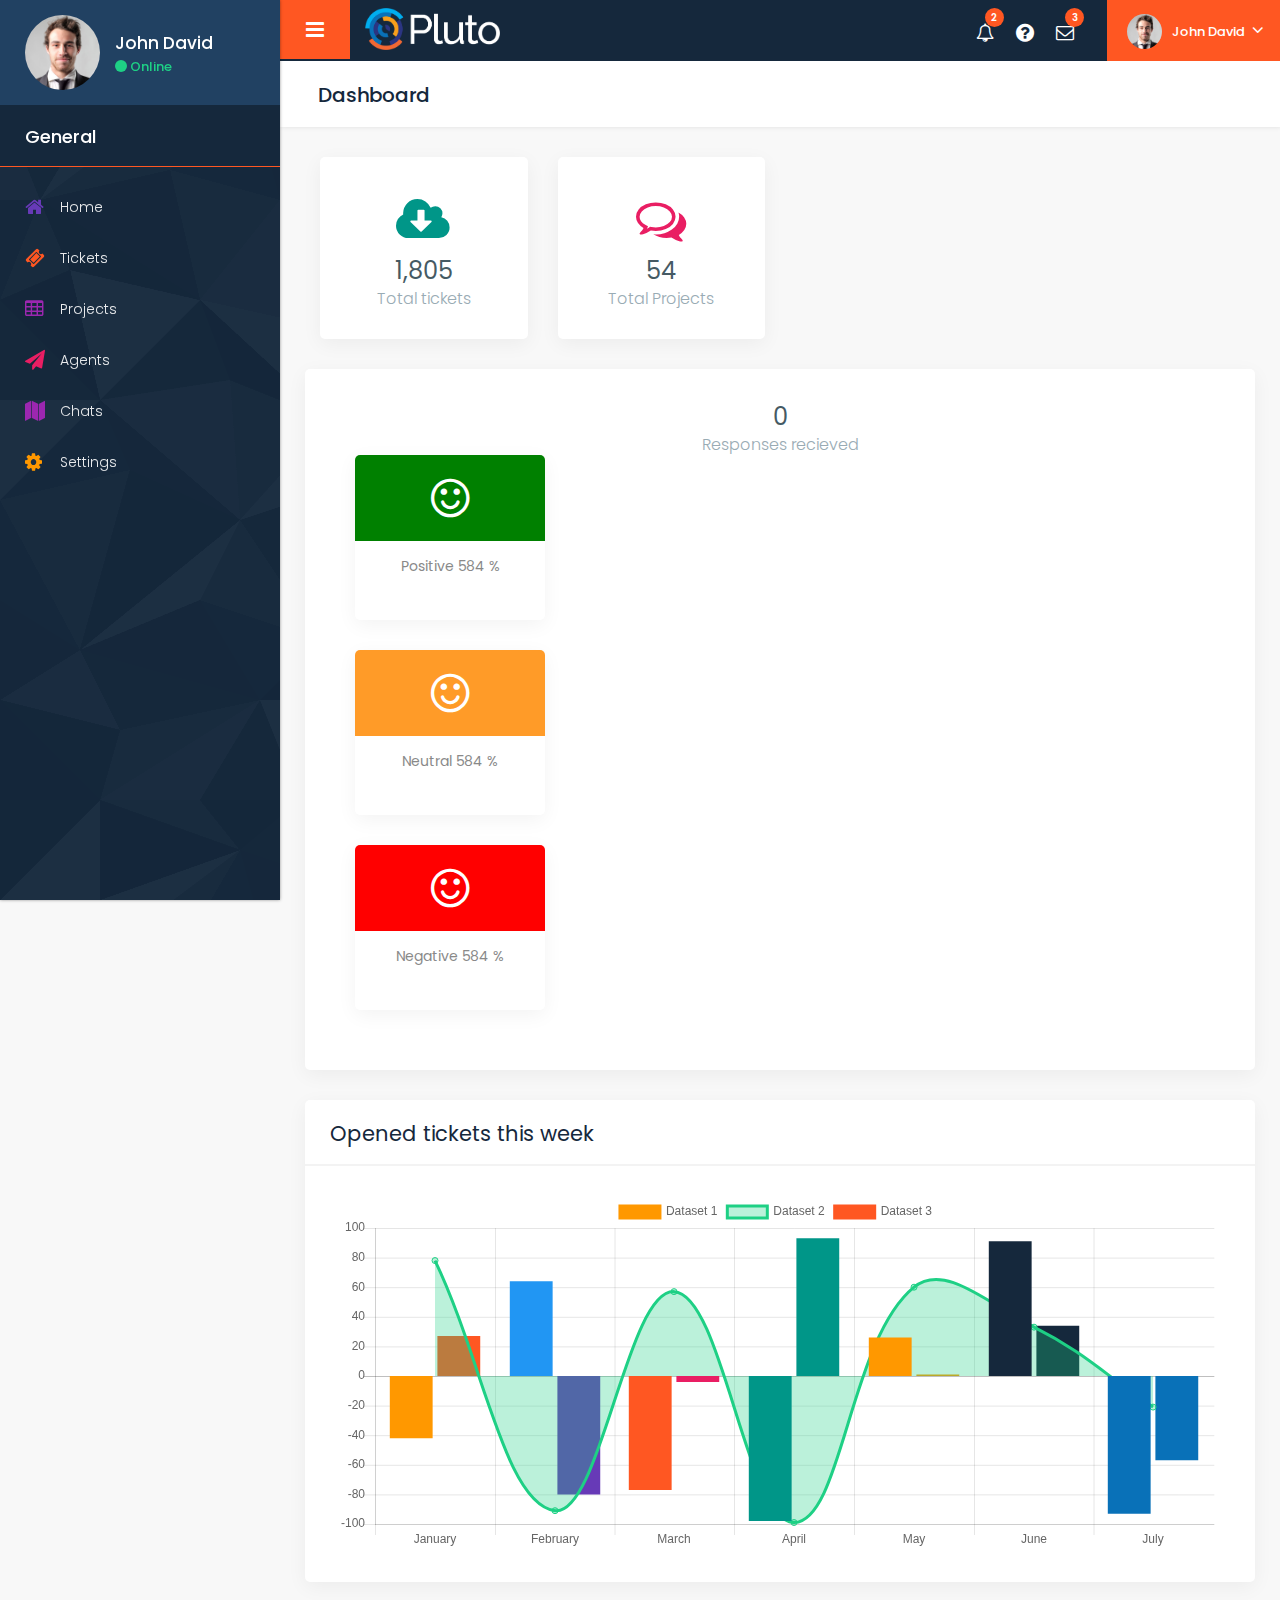
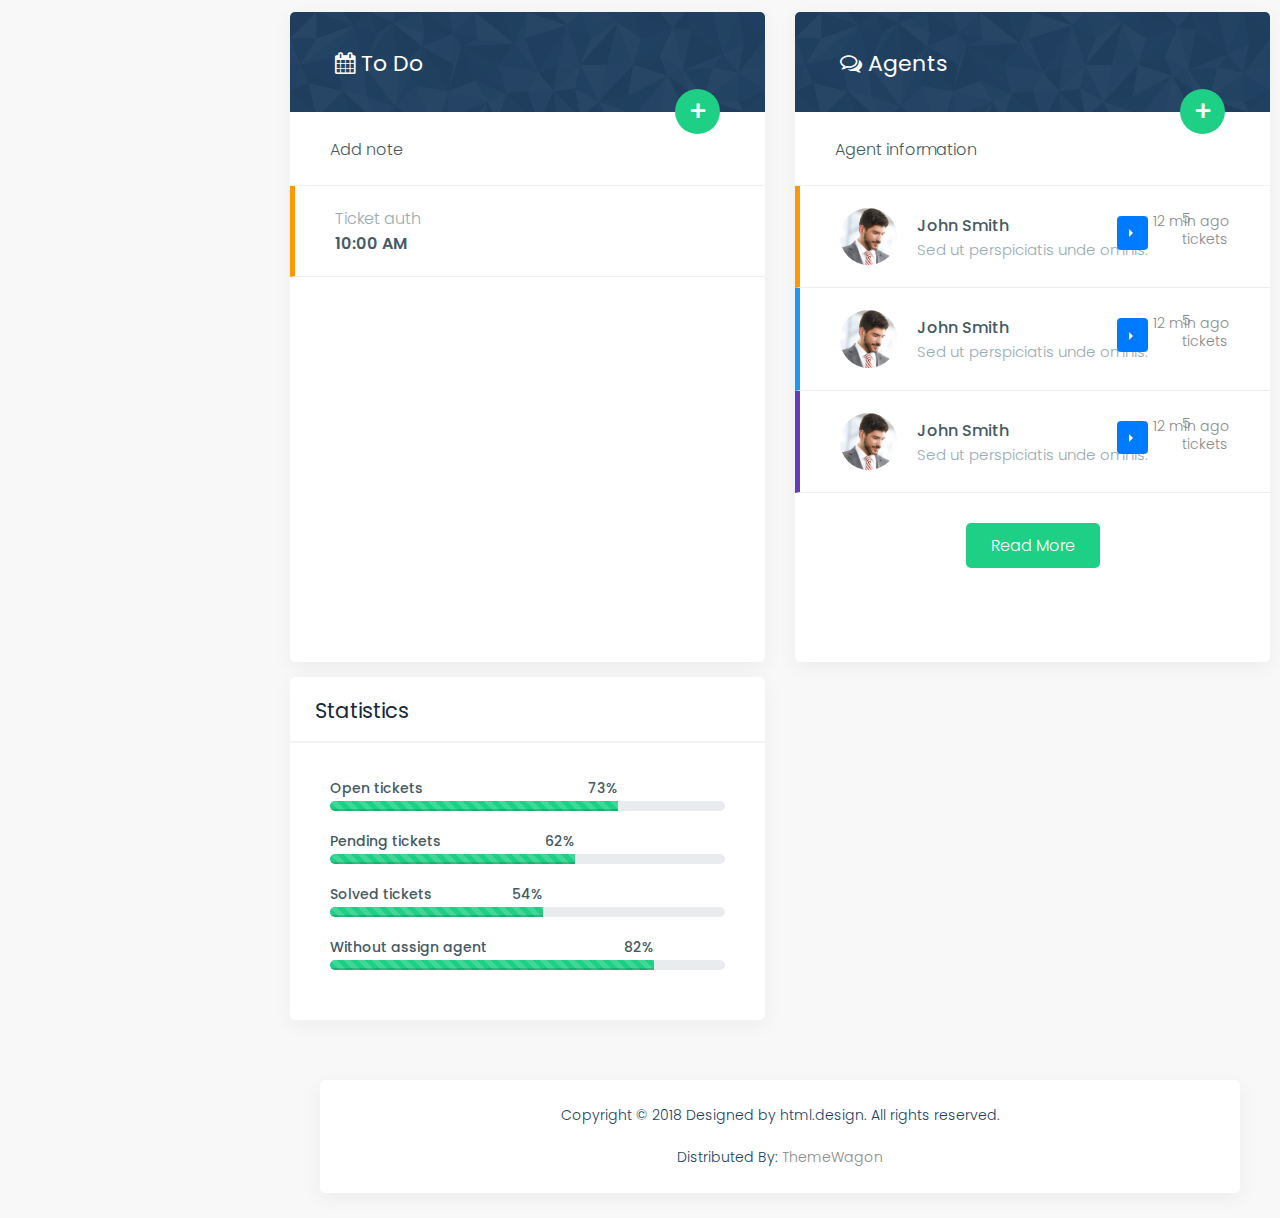
==== dashboard.html @ 6806f0e0 "first commit" ====
<!DOCTYPE html>
<html lang="en">
   <head>
      <!-- basic -->
      <meta charset="utf-8">
      <meta http-equiv="X-UA-Compatible" content="IE=edge">
      <!-- mobile metas -->
      <meta name="viewport" content="width=device-width, initial-scale=1">
      <meta name="viewport" content="initial-scale=1, maximum-scale=1">
      <!-- site metas -->
      <title>Pluto - Responsive Bootstrap Admin Panel Templates</title>
      <meta name="keywords" content="">
      <meta name="description" content="">
      <meta name="author" content="">
      <!-- site icon -->
      <link rel="icon" href="images/fevicon.png" type="image/png" />
      <!-- bootstrap css -->
      <link rel="stylesheet" href="css/bootstrap.min.css" />
      <!-- site css -->
      <link rel="stylesheet" href="style.css" />
      <!-- responsive css -->
      <link rel="stylesheet" href="css/responsive.css" />
      <!-- color css -->
      <link rel="stylesheet" href="css/colors.css" />
      <!-- select bootstrap -->
      <link rel="stylesheet" href="css/bootstrap-select.css" />
      <!-- scrollbar css -->
      <link rel="stylesheet" href="css/perfect-scrollbar.css" />
      <!-- custom css -->
      <link rel="stylesheet" href="css/custom.css" />
      <!--[if lt IE 9]>
      <script src="https://oss.maxcdn.com/libs/html5shiv/3.7.0/html5shiv.js"></script>
      <script src="https://oss.maxcdn.com/libs/respond.js/1.4.2/respond.min.js"></script>
      <![endif]-->
   </head>
   <body class="dashboard dashboard_1">
      <div class="full_container">
         <div class="inner_container">
            <!-- Sidebar  -->
            <nav id="sidebar">
               <div class="sidebar_blog_1">
                  <div class="sidebar-header">
                     <div class="logo_section">
                        <a href="index.html"><img class="logo_icon img-responsive" src="images/logo/logo_icon.png" alt="#" /></a>
                     </div>
                  </div>
                  <div class="sidebar_user_info">
                     <div class="icon_setting"></div>
                     <div class="user_profle_side">
                        <div class="user_img"><img class="img-responsive" src="images/layout_img/user_img.jpg" alt="#" /></div>
                        <div class="user_info">
                           <h6>John David</h6>
                           <p><span class="online_animation"></span> Online</p>
                        </div>
                     </div>
                  </div>
               </div>
               <div class="sidebar_blog_2">
                  <h4>General</h4>
                  <ul class="list-unstyled components">
                   
                     <li><a href="dashboard.html"><i class="fa fa-home purple_color"></i> <span>Home</span></a></li>
                     <li><a href="tickets.html"><i class="fa fa-ticket orange_color"></i> <span>Tickets</span></a></li>
                    
                     <li><a href="projects.html"><i class="fa fa-table purple_color2"></i> <span>Projects</span></a></li>
                     
                     
                     <li>
                        <a href="agent.html">
                        <i class="fa fa-paper-plane red_color"></i> <span>Agents</span></a>
                     </li>
                    
                     <li><a href="chats.html"><i class="fa fa-map purple_color2"></i> <span>Chats</span></a></li>
              
                     <li><a href="settings.html"><i class="fa fa-cog yellow_color"></i> <span>Settings</span></a></li>
                  </ul>
               </div>
            </nav>
            <!-- end sidebar -->
            <!-- right content -->
            <div id="content">
               <!-- topbar -->
               <div class="topbar">
                  <nav class="navbar navbar-expand-lg navbar-light">
                     <div class="full">
                        <button type="button" id="sidebarCollapse" class="sidebar_toggle"><i class="fa fa-bars"></i></button>
                        <div class="logo_section">
                           <a href="index.html"><img class="img-responsive" src="images/logo/logo.png" alt="#" /></a>
                        </div>
                        <div class="right_topbar">
                           <div class="icon_info">
                              <ul>
                                 <li><a href="#"><i class="fa fa-bell-o"></i><span class="badge">2</span></a></li>
                                 <li><a href="#"><i class="fa fa-question-circle"></i></a></li>
                                 <li><a href="#"><i class="fa fa-envelope-o"></i><span class="badge">3</span></a></li>
                              </ul>
                              <ul class="user_profile_dd">
                                 <li>
                                    <a class="dropdown-toggle" data-toggle="dropdown"><img class="img-responsive rounded-circle" src="images/layout_img/user_img.jpg" alt="#" /><span class="name_user">John David</span></a>
                                    <div class="dropdown-menu">
                                       <a class="dropdown-item" href="profile.html">My Profile</a>
                                       <a class="dropdown-item" href="settings.html">Settings</a>
                                       <a class="dropdown-item" href="help.html">Help</a>
                                       <a class="dropdown-item" href="#"><span>Log Out</span> <i class="fa fa-sign-out"></i></a>
                                    </div>
                                 </li>
                              </ul>
                           </div>
                        </div>
                     </div>
                  </nav>
               </div>
               <!-- end topbar -->
               <!-- dashboard inner -->
               <div class="midde_cont">
                  <div class="container-fluid">
                     <div class="row column_title">
                        <div class="col-md-12">
                           <div class="page_title">
                              <h2>Dashboard</h2>
                           </div>
                        </div>
                     </div>
                     <div class="row column1">
                        
                        <div class="col-md-6 col-lg-3">
                           <div class="full counter_section margin_bottom_30">
                              <div class="couter_icon">
                                 <div> 
                                    <i class="fa fa-cloud-download green_color"></i>
                                 </div>
                              </div>
                              <div class="counter_no">
                                 <div>
                                    <p class="total_no">1,805</p>
                                    <p class="head_couter">Total tickets</p>
                                 </div>
                              </div>
                           </div>
                        </div>
                        <div class="col-md-6 col-lg-3">
                           <div class="full counter_section margin_bottom_30">
                              <div class="couter_icon">
                                 <div> 
                                    <i class="fa fa-comments-o red_color"></i>
                                 </div>
                              </div>
                              <div class="counter_no">
                                 <div>
                                    <p class="total_no">54</p>
                                    <p class="head_couter">Total Projects</p>
                                 </div>
                              </div>
                           </div>
                        </div>
                        
                     </div>
                     <div class="row column1 social_media_section">
                        <div class="full counter_section margin_bottom_30">
                       
                           <div class="counter_no">
                              <div>
                                 <p class="total_no">0</p>
                                 <p class="head_couter">Responses recieved</p>
                              </div>
                           </div>
                        
                           <div class="col-md-6 col-lg-3">
                              <div class="full socile_icons tw margin_bottom_30">
                                 <div class="social_icon" style="background-color: green;">
                                    <i class="fa fa-smile-o"></i>
                                 </div>
                                 <div class="social_cont">
                                    <span><strong>Positive</strong></span>
                                    <span><strong>584 %</strong></span>
                                 </div>
                              </div>
                           </div>
                           <div class="col-md-6 col-lg-3">
                              <div class="full socile_icons tw margin_bottom_30">
                                 <div class="social_icon" style="background-color: rgba(255, 136, 0, 0.842);">
                                    <i class="fa fa-smile-o"></i>
                                 </div>
                                 <div class="social_cont">
                                    <span><strong>Neutral</strong></span>
                                    <span><strong>584 %</strong></span>
                                 </div>
                              </div>
                           </div>
                           <div class="col-md-6 col-lg-3">
                              <div class="full socile_icons tw margin_bottom_30">
                                 <div class="social_icon" style="background-color: red;">
                                    <i class="fa fa-smile-o"></i>
                                 </div>
                                 <div class="social_cont">
                                    <span><strong>Negative</strong></span>
                                    <span><strong>584 %</strong></span>
                                 </div>
                              </div>
                           </div>
                        </div>
                           
                  
                     
                     <!-- graph -->
                     <div class="row column2 graph margin_bottom_30">
                        <div class="col-md-l2 col-lg-12">
                           <div class="white_shd full">
                              <div class="full graph_head">
                                 <div class="heading1 margin_0">
                                    <h2>Opened tickets this week</h2>
                                 </div>
                              </div>
                              <div class="full graph_revenue">
                                 <div class="row">
                                    <div class="col-md-12">
                                       <div class="content">
                                          <div class="area_chart">
                                             <canvas height="120" id="canvas"></canvas>
                                          </div>
                                       </div>
                                    </div>
                                 </div>
                              </div>
                           </div>
                        </div>
                     </div>
                     <!-- end graph -->
                     <div class="row column3">
                        <!-- testimonial -->
                          <div class="row column4 graph">
                        <div class="col-md-6">
                           <div class="dash_blog">
                              <div class="dash_blog_inner">
                                 <div class="dash_head">
                                    <h3><span><i class="fa fa-calendar"></i> To Do</span><span class="plus_green_bt"><a href="#">+</a></span></h3>
                                 </div>
                                 <div class="list_cont">
                                    <p>Add note</p>
                                 </div>
                                 <div class="task_list_main">
                                    <ul class="task_list">
                                       <li><a href="#">Ticket auth</a><br><strong>10:00 AM</strong></li>
                                
                                    </ul>
                                 </div>
                                
                              </div>
                           </div>
                        </div>
                        <div class="col-md-6">
                           <div class="dash_blog">
                              <div class="dash_blog_inner">
                                 <div class="dash_head">
                                    <h3><span><i class="fa fa-comments-o"></i> Agents</span><span class="plus_green_bt"><a href="#">+</a></span></h3>
                                 </div>
                                 <div class="list_cont">
                                    <p>Agent information</p>
                                 </div>
                                 <div class="msg_list_main">
                                    <ul class="msg_list">
                                       <li>
                                          <span><img src="images/layout_img/msg2.png" class="img-responsive" alt="#" /></span>
                                          <span>
                                          <span class="name_user">John Smith</span>
                                          <span class="msg_user">Sed ut perspiciatis unde omnis.</span>
                                          <span class="time_ago"> 
                                             <div class="dropdown_section">
                                             <div class="dropdown dropright">
                                                <button type="button" class="btn btn-primary dropdown-toggle" data-toggle="dropdown"></button>
                                                <div class="dropdown-menu">
                                                   <a class="dropdown-item" href="#">Edit</a>
                                                   <a class="dropdown-item" href="#">RTemove</a>
                                      
                                                </div>
                                             </div>
                                          </div>12 min ago </span>
                                       
                                          </span>
                                          <span class="time_ago">5 tickets</span>
                                
                                         
                                       </li>
                                       <li>
                                          <span><img src="images/layout_img/msg2.png" class="img-responsive" alt="#" /></span>
                                          <span>
                                          <span class="name_user">John Smith</span>
                                          <span class="msg_user">Sed ut perspiciatis unde omnis.</span>
                                          <span class="time_ago"> 
                                             <div class="dropdown_section">
                                             <div class="dropdown dropright">
                                                <button type="button" class="btn btn-primary dropdown-toggle" data-toggle="dropdown"></button>
                                                <div class="dropdown-menu">
                                                   <a class="dropdown-item" href="#">Edit</a>
                                                   <a class="dropdown-item" href="#">RTemove</a>
                                      
                                                </div>
                                             </div>
                                          </div>12 min ago </span>
                                       
                                          </span>
                                          <span class="time_ago">5 tickets</span>
                                
                                         
                                       </li>  <li>
                                          <span><img src="images/layout_img/msg2.png" class="img-responsive" alt="#" /></span>
                                          <span>
                                          <span class="name_user">John Smith</span>
                                          <span class="msg_user">Sed ut perspiciatis unde omnis.</span>
                                          <span class="time_ago"> 
                                             <div class="dropdown_section">
                                             <div class="dropdown dropright">
                                                <button type="button" class="btn btn-primary dropdown-toggle" data-toggle="dropdown"></button>
                                                <div class="dropdown-menu">
                                                   <a class="dropdown-item" href="#">Edit</a>
                                                   <a class="dropdown-item" href="#">RTemove</a>
                                      
                                                </div>
                                             </div>
                                          </div>12 min ago </span>
                                       
                                          </span>
                                          <span class="time_ago">5 tickets</span>
                                
                                         
                                       </li>
                                    </ul>
                                 </div>
                                 <div class="read_more">
                                    <div class="center"><a class="main_bt read_bt" href="#">Read More</a></div>
                                 </div>
                              </div>
                           </div>
                        </div>
                      
                    
                        <!-- end testimonial -->
                        <!-- progress bar -->
                        <div class="col-md-6">
                           <div class="white_shd full margin_bottom_30">
                              <div class="full graph_head">
                                 <div class="heading1 margin_0">
                                    <h2>Statistics</h2>
                                 </div>
                              </div>
                              <div class="full progress_bar_inner">
                                 <div class="row">
                                    <div class="col-md-12">
                                       <div class="progress_bar">
                                          <!-- Skill Bars -->
                                          <span class="skill" style="width:73%;">Open tickets <span class="info_valume">73%</span></span>                  
                                          <div class="progress skill-bar ">
                                             <div class="progress-bar progress-bar-animated progress-bar-striped" role="progressbar" aria-valuenow="73" aria-valuemin="0" aria-valuemax="100" style="width: 73%;">
                                             </div>
                                          </div>
                                          <span class="skill" style="width:62%;">Pending tickets <span class="info_valume">62%</span></span>   
                                          <div class="progress skill-bar">
                                             <div class="progress-bar progress-bar-animated progress-bar-striped" role="progressbar" aria-valuenow="62" aria-valuemin="0" aria-valuemax="100" style="width: 62%;">
                                             </div>
                                          </div>
                                          <span class="skill" style="width:54%;">Solved tickets <span class="info_valume">54%</span></span>
                                          <div class="progress skill-bar">
                                             <div class="progress-bar progress-bar-animated progress-bar-striped" role="progressbar" aria-valuenow="54" aria-valuemin="0" aria-valuemax="100" style="width: 54%;">
                                             </div>
                                          </div>
                                          <span class="skill" style="width:82%;">Without assign agent <span class="info_valume">82%</span></span>
                                          <div class="progress skill-bar">
                                             <div class="progress-bar progress-bar-animated progress-bar-striped" role="progressbar" aria-valuenow="82" aria-valuemin="0" aria-valuemax="100" style="width: 82%;">
                                             </div>
                                          </div>
                                        
                                       </div>
                                    </div>
                                 </div>
                              </div>
                           </div>
                        </div>
                        <!-- end progress bar -->
                     </div>
                   
                  </div>
                  <!-- footer -->
                  <div class="container-fluid">
                     <div class="footer">
                        <p>Copyright © 2018 Designed by html.design. All rights reserved.<br><br>
                           Distributed By: <a href="https://themewagon.com/">ThemeWagon</a>
                        </p>
                     </div>
                  </div>
               </div>
               <!-- end dashboard inner -->
            </div>
         </div>
      </div>
      <!-- jQuery -->
      <script src="js/jquery.min.js"></script>
      <script src="js/popper.min.js"></script>
      <script src="js/bootstrap.min.js"></script>
      <!-- wow animation -->
      <script src="js/animate.js"></script>
      <!-- select country -->
      <script src="js/bootstrap-select.js"></script>
      <!-- owl carousel -->
      <script src="js/owl.carousel.js"></script> 
      <!-- chart js -->
      <script src="js/Chart.min.js"></script>
      <script src="js/Chart.bundle.min.js"></script>
      <script src="js/utils.js"></script>
      <script src="js/analyser.js"></script>
      <!-- nice scrollbar -->
      <script src="js/perfect-scrollbar.min.js"></script>
      <script>
         var ps = new PerfectScrollbar('#sidebar');
      </script>
      <!-- custom js -->
      <script src="js/chart_custom_style1.js"></script>
      <script src="js/custom.js"></script>
   </body>
</html>
---- style.css ----
/*------------------------------------------------------------------
    File Name: style.css
    Template Name: Pluto - Responsive HTML5 Template
    Created By: html.design
    Envato Profile: https://themeforest.net/user/htmldotdesign
    Website: https://html.design
    Version: 1.0
-------------------------------------------------------------------*/


/*------------------------------------------------------------------
    [Table of contents]

    1. import fonts
    2. import files
    3. basic
    4. header
    5. content section
    6. Progressbar
    7. Table style
    8. Social icon
    9. Pie charts
    10. Testimonial slider
    11. Blog Section
    12. Dashboard Style 2
    13. Footer
    14. Widgets section
    15. Calendar section
    16. General Elements
        -> tabbar style 1
        -> tabbar style 2
        -> tabbar style 3
        -> button section
        -> pagination
        -> model bt
    17. Gallery Section     
    18. Icons
    19. Invoice  
    20. Price table
    21. Mail
    22. Price table page
    23. Contact page
    24. Progress bar
    25. Login Section
    26. Error
    27. Map
   
-------------------------------------------------------------------*/


/*------------------------------------------------------------------
    1. import fonts
-------------------------------------------------------------------*/

@import url('https://fonts.googleapis.com/css?family=Source+Sans+Pro:300,400,400i,600,700,900');
@import url('https://fonts.googleapis.com/css?family=Raleway:100,100i,200,200i,300,300i,400,400i,500,500i,600,600i,700,700i,800,800i,900,900i');
@import url('https://fonts.googleapis.com/css?family=Poppins:100,100i,200,200i,300,300i,400,400i,500,500i,600,600i,700,700i,800,800i,900,900i');
@import url('https://fonts.googleapis.com/css?family=Roboto:300,400,400i,500,500i,700,700i');
@import url('https://fonts.googleapis.com/css?family=Arvo:400,400i,700,700i');
@import url('https://fonts.googleapis.com/css?family=Rajdhani:300,400,500,600,700');

/*------------------------------------------------------------------
    2. import files
-------------------------------------------------------------------*/

@import url(css/animate.css);
@import url(css/flaticon.css);
@import url(css/font-awesome.min.css);

/*------------------------------------------------------------------
    3. basic
-------------------------------------------------------------------*/

* {
    margin: 0;
    padding: 0;
    outline: none !important;
}

html,
body {
    color: #898989;
    font-size: 14px;
    font-family: 'Poppins', sans-serif;
    line-height: normal;
    font-weight: 300;
    overflow-x: hidden !important;
}

body.demos .section {
    background: url(images/bg.png) repeat top center #f2f3f5;
}

body.demos .section-title img {
    max-width: 280px;
    display: block;
    margin: 10px auto;
}

body.demos .service-widget h3 {
    border-bottom: 1px solid #ededed;
    font-size: 18px;
    padding: 20px 0;
    background-color: #ffffff;
}

body.demos .service-widget {
    margin: 0 0 30px;
    padding: 30px;
    background-color: #fff
}

body.demos .container-fluid {
    max-width: 1080px
}

a {
    color: #1f1f1f;
    text-decoration: none !important;
    outline: none !important;
    -webkit-transition: all .3s ease-in-out;
    -moz-transition: all .3s ease-in-out;
    -ms-transition: all .3s ease-in-out;
    -o-transition: all .3s ease-in-out;
    transition: all .3s ease-in-out;
}

h1,
h2,
h3,
h4,
h5,
h6 {
    letter-spacing: 0;
    font-weight: normal;
    position: relative;
    padding: 0;
    font-weight: normal;
    line-height: normal;
    color: #1f1f1f;
    margin: 0
}

h1 {
    font-size: 24px
}

.small_heading.main-heading h2 {
    font-size: 21px;
}

.small_heading.main-heading::after {
    top: 18px;
}

.small_heading.main-heading {
    margin-bottom: 20px;
    width: 100%;
}

.img-responsive {
    max-width: 100%;
}

h3 {
    font-size: 18px
}

h4 {
    font-size: 16px
}

h5 {
    font-size: 14px
}

h6 {
    font-size: 13px
}

h1 a,
h2 a,
h3 a,
h4 a,
h5 a,
h6 a {
    color: #212121;
    text-decoration: none!important;
    opacity: 1
}

a {
    color: #898989;
    text-decoration: none;
    outline: none;
}

a,
.btn {
    text-decoration: none !important;
    outline: none !important;
    -webkit-transition: all .3s ease-in-out;
    -moz-transition: all .3s ease-in-out;
    -ms-transition: all .3s ease-in-out;
    -o-transition: all .3s ease-in-out;
    transition: all .3s ease-in-out;
}

.btn-custom {
    margin-top: 20px;
    background-color: transparent;
    border: 2px solid #ddd;
    padding: 12px 40px;
    font-size: 16px;
}

.btn-success {
    color: #fff;
    background-color: #1ed085;
    border-color: #1ed085;
}

ul {
    list-style-type: none;
    padding: 0px;
    margin: 0px;
}


/*--
a.btn {
    min-width: 170px;
    height: 40px;
    border-radius: 100px;
    padding: 0;
    text-align: center;
    line-height: 40px;
    border: none;
    font-size: 14px;
    font-weight: 600;
    text-transform: uppercase;
    margin-top: 10px;
}
--*/

.red_bg {
    background: #ff4748;
}

.blue_bg {
    background: #36a9e2;
}

.yellow_bg {
    background: #fabb3d;
}

.green_bg {
    background: #79c347;
}

.green_bg2 {
    background: #1ed085;
}

.purple_bg {
    background: #8e68ef;
}

.padding_top_10 {
    padding-top: 10px !important;
}

.padding_top_20 {
    padding-top: 20px !important;
}

.padding-bottom_0 {
    padding-bottom: 0 !important;
}

.padding-bottom_1 {
    padding-bottom: 10px !important;
}

.padding-bottom_2 {
    padding-bottom: 20px !important;
}

.padding-bottom_3 {
    padding-bottom: 30px !important;
}

.padding-bottom_4 {
    padding-bottom: 40px !important;
}

.padding-bottom_5 {
    padding-bottom: 50px !important;
}

.padding_infor_info {
    padding: 35px 35px;
    float: left;
    width: 100%;
}

.color_black p,
.color_black ul,
.color_black ul li {
    color: #000;
}

button i {
    color: #fff;
}

.lead {
    font-size: 18px;
    line-height: 30px;
    color: #767676;
    margin: 0;
    padding: 0;
}

blockquote {
    margin: 20px 0 20px;
    padding: 30px;
}

.light_silver {
    background: #f2f1f1;
}

h2 {
    font-size: 30px;
    color: #000;
    line-height: 20px;
    font-weight: 700;
    position: relative;
}

h3 {
    font-size: 24px;
    color: #000;
    line-height: normal;
    font-weight: 700;
    text-transform: uppercase;
}

h4 {
    font-size: 18px;
    color: #000;
    line-height: 21px;
    font-weight: 600;
    text-transform: none;
    margin-bottom: 15px;
}

h5 {
    font-size: 15px;
    font-weight: 700;
    text-transform: uppercase;
    margin: 0;
    line-height: normal;
    color: #000;
}

p {
    color: #58718a;
    font-size: 14px;
    line-height: 21px;
}

button,
input,
select,
textarea,
option {
    font-family: 'Poppins', sans-serif;
}

a#submit {
    z-index: 1;
}

a:hover,
a:focus {
    color: #2a3a4b;
    text-decoration: none;
}

.span1,
.span2,
.span3,
.span4,
.span5,
.span6,
.span7,
.span8,
.span9,
.span10 {
    padding: 0 15px;
    float: left;
    min-height: 25px;
}

.border_radius_0 {
    border-radius: 0 !important;
}

.span1 {
    width: 10%;
}

.span2 {
    width: 20%;
}

.span3 {
    width: 30%;
}

.span4 {
    width: 40%;
}

.span5 {
    width: 50%;
}

.span6 {
    width: 60%;
}

.span7 {
    width: 70%;
}

.span8 {
    width: 80%;
}

.span9 {
    width: 90%;
}

.span10 {
    width: 100%;
}

.container {
    width: 1200px;
}

.section_padding {
    padding: 80px 0 100px;
}

.layout_2_padding {
    padding: 100px 0 80px;
}

.full {
    width: 100%;
    float: left;
}

.brown_color {
    color: #795548 !important;
}

.brown_bg {
    background: #795548 !important;
}

.blue1_color {
    color: #2196f3 !important;
}

.blue1_bg {
    background: #2196f3 !important;
}

.orange_color {
    color: #ff5722 !important;
}

.orange_bg {
    background: #ff5722 !important;
}

.purple_color {
    color: #673ab7 !important;
}

.purple_bg {
    background: #673ab7 !important;
}

.purple_color2 {
    color: #3f51b5 !important;
}

.purple_bg2 {
    background: #3f51b5 !important;
}

.blue2_color {
    color: #03a9f4 !important;
}

.blue2_bg {
    background: #03a9f4 !important;
}

.red_color {
    color: #e91e63 !important;
}

.red_bg {
    background: #e91e63 !important;
}

.yellow_color {
    color: #ff9800 !important;
}

.yellow_bg {
    background: #ff9800 !important;
}

.purple_color2 {
    color: #9c27b0 !important;
}

.purple_bg2 {
    background: #9c27b0 !important;
}

.orange_color2 {
    color: #f44336 !important;
}

.orange_bg2 {
    background: #f44336 !important;
}

.green_color {
    color: #009688 !important;
}

.green_bg {
    background: #009688 !important;
}

.heading1 h2 {
    line-height: normal;
    font-size: 21px;
    font-weight: 400;
    margin: 0;
    padding-left: 0;
    color: #15283c;
    letter-spacing: 0px;
}

.margin_top_50 {
    margin-top: 50px;
}

.margin_top_30 {
    margin-top: 30px;
}

.margin_0 {
    margin: 0 !important;
}

.center {
    display: flex;
    justify-content: center;
}

.verticle_center {
    display: flex;
    align-items: center;
}

.dropdown-item {
    font-size: 13px;
}

.column img {
    width: 100%;
}

.max_w-50 {
    max-width: 50px;
}


/*------------------------------------------------------------------
    4. header
-------------------------------------------------------------------*/

.full_container {
    width: 100%;
    max-width: 100%;
    padding: 0;
    margin: 0;
}

.inner_container {
    padding: 0;
    margin: 0;
    display: flex;
}


/*==============
    - topbar 
==============*/

.topbar {
    position: fixed;
    width: 100%;
    padding-left: 280px;
    z-index: 2;
    background: #15283c;
    top: 0;
    transition: ease all 0.3s;
    left: 0;
}

#sidebar.active+#content .topbar {
    padding-left: 90px;
}

.topbar .navbar {
    margin: 0;
}

.right_topbar {
    float: right;
    padding: 0;
}

.icon_info {
    float: left;
    width: 100%;
}

.icon_info ul {
    float: left;
    width: auto;
    list-style: none;
    margin: 0;
}

.icon_info ul li {
    float: left;
    width: 35px;
    height: 35px;
    border-radius: 100%;
    text-align: center;
    line-height: 35px;
    position: relative;
    margin: 15px 0 0 5px;
}

.icon_info ul li .fa-question-circle {
    font-size: 21px;
    position: relative;
    top: 1px;
}

.icon_info ul li a {
    color: #fff;
    font-size: 18px;
    font-weight: normal;
}

.icon_info ul li a img {
    width: 35px;
}

.icon_info ul.user_profile_dd li {
    width: auto;
}

.icon_info ul.user_profile_dd>li span {
    font-size: 13px;
    font-weight: 500;
    color: #fff;
    padding: 0 35px 0 10px;
}

.icon_info ul.user_profile_dd li>a::after {
    color: #fff;
    top: 13px;
    right: 28px;
    display: block;
    position: absolute;
    transform: translateY(-50%);
    content: "\f107";
    font-family: 'fontawesome';
    border: none;
    font-size: 18px;
}

.icon_info ul.user_profile_dd {
    float: left;
    margin: 0 0 0 25px;
}

.icon_info ul.user_profile_dd li a {
    cursor: pointer;
}

.icon_info ul.user_profile_dd>li {
    width: auto;
    border-radius: 0;
    background: #ff5722;
    margin: 0;
    padding: 12px 0 12px 20px;
    height: auto;
}

.sidebar_toggle {
    border: none;
    padding: 14px 26px 14px;
    font-size: 21px;
    background: #ff5722;
    margin-right: 0;
    cursor: pointer;
    float: left;
}

.icon_info span.badge {
    font-size: 10px;
    line-height: 16px;
    padding: 2px 6px;
    position: absolute;
    right: -2px;
    top: -7px;
    background: #ff5722;
    border-radius: 100%;
    color: #fff;
    font-weight: 600;
    width: 19px;
    height: 19px;
}

.icon_info ul.user_profile_dd li div a {
    font-size: 15px;
    color: #15283c;
    padding: 4px 15px;
    border-bottom: none;
    line-height: normal;
}

.icon_info ul.user_profile_dd li div a span {
    font-size: 13px;
    color: #15283c;
    font-weight: normal;
    padding: 0;
    transition: all .3s ease-in-out;
    line-height: normal;
}

.icon_info ul.user_profile_dd li div a:hover,
.icon_info ul.user_profile_dd li div a:focus {
    background: #243147;
    color: #fff;
}

.icon_info ul.user_profile_dd li div a:hover span,
.icon_info ul.user_profile_dd li div a:focus span {
    color: #fff;
}

.user_profile_dd .dropdown-menu {
    position: absolute;
    top: 100%;
    right: 0;
    z-index: 1000;
    float: left;
    padding: 10px 6px;
    margin: 0;
    font-size: 15px;
    color: #212529;
    text-align: left;
    list-style: none;
    background-color: #fff;
    background-clip: padding-box;
    border-radius: 0;
    width: 100%;
    box-shadow: -1px 1px 4px -2px rgba(0, 0, 0, 0.2);
    border: none;
}


/**-- sidebar --**/

.navbar-btn {
    box-shadow: none;
    outline: none !important;
    border: none;
}

.line {
    width: 100%;
    height: 1px;
    border-bottom: 1px dashed #ddd;
    margin: 40px 0;
}

i,
span {
    display: inline-block;
}

#sidebar {
    min-width: 280px;
    max-width: 280px;
    background-color: #15283c;
    color: #fff;
    transition: all 0.3s;
    position: relative;
    z-index: 11;
    box-shadow: 0 0 3px 0px rgba(0, 0, 0, 0.4);
    float: left;
    width: 100%;
    background-image: url('images/layout_img/pattern_h.png');
    position: fixed;
    height: 100%;
    overflow: auto;
}

.sidebar_blog_1,
.sidebar_blog_2,
.sidebar_blog_3 {
    float: left;
    width: 100%;
}

#sidebar ul li a {
    text-align: left;
}

#sidebar .sidebar-header strong {
    display: none;
    font-size: 1.8em;
}

#sidebar ul.components {
    padding: 15px 0;
    margin: 0;
    float: left;
    width: 100%;
}

#sidebar ul li a {
    padding: 15px 25px;
    display: block;
    font-size: 14px;
    color: rgba(255, 255, 255, 0.9);
    font-weight: 300;
}

#sidebar ul li a:hover,
#sidebar ul li a:focus {
    color: rgba(255, 255, 255, 0.95);
}

#sidebar ul.components li {
    position: relative;
}

#sidebar ul.components ul {
    background: #214162;
    padding: 20px 0;
}

#sidebar ul.components ul li a {
    font-size: 13px;
    color: rgba(255, 255, 255, .7);
    padding: 7px 35px;
}

#sidebar ul.components ul li a:hover {
    color: #fff;
    background: transparent;
    padding-left: 45px;
}

#sidebar ul li a i {
    margin-right: 20px;
    width: 15px;
    font-size: 20px;
    float: left;
}

.bottom_sidebar ul li {
    float: left;
    width: 50%;
    list-style: none;
}

a[data-toggle="collapse"] {
    position: relative;
}

#content {
    width: 100%;
    min-height: 100vh;
    transition: ease all 0.3s;
    position: relative;
    padding: 60px 25px 25px 305px;
    background: #f8f8f8;
}

.page_title {
    background: #fff;
    margin-top: 0;
    margin-bottom: 30px;
    padding: 25px 35px 22px 38px;
    box-shadow: 1px 0 5px rgba(0, 0, 0, 0.1);
    margin-left: -40px;
    margin-right: -40px;
    position: relative;
}

.page_title h2 {
    font-size: 20px;
    font-weight: 500;
    color: #15283c;
}

#sidebar.active+#content {
    padding-left: 115px;
}

.topbar .navbar {
    padding: 0;
    background: #15283c;
    border: none;
    border-radius: 0;
}

.user_profle_side {
    display: flex;
}

.sidebar_user_info {
    padding: 15px 25px;
    background: #214162;
}

.user_img img {
    border-radius: 100% 100%;
}

.user_info {
    margin: 0 0 0 15px;
    padding-top: 15px;
}

.online_animation {
    width: 12px;
    height: 12px;
    background: #1ed085;
    border-radius: 100%;
    margin-top: 0;
    position: relative;
    top: 1px;
    -webkit-animation: online 2s infinite;
    /* Safari 4.0 - 8.0 */
    animation: online 2s infinite
}


/* Safari 4.0 - 8.0 */

@-webkit-keyframes online {
    from {
        opacity: 0;
    }
    to {
        opacity: 1;
    }
}

@keyframes online {
    from {
        opacity: 0;
    }
    to {
        opacity: 1;
    }
}

.user_info p {
    font-size: 13px;
    font-weight: 500;
    color: #1ed085;
    margin: 0;
}

.user_info h6 {
    font-size: 17px;
    font-weight: 500;
    color: #fff;
    letter-spacing: 0;
}

.user_img {
    width: 75px;
    height: 75px;
    float: left;
}

.logo_section {
    padding: 0;
    width: auto;
    text-align: center;
    background: transparent;
    float: left;
}

.logo_section img {
    height: 42px;
    padding: 0;
    margin: 8px 15px 0;
}

#sidebar.active .logo_section a {
    width: 100%;
    display: flex;
    justify-content: center;
}

.logo_section img.logo_icon {
    margin: 0;
    text-align: center;
    padding: 8px 8px;
    height: 60px;
}

#sidebar h4 {
    background: #15283c;
    margin: 0;
    padding: 21px 25px 19px;
    font-weight: 500;
    font-size: 18px;
    color: #fff;
    border-bottom: solid #ff5722 1px;
}


/*------------------------------------------------------------------
    5. content section
-------------------------------------------------------------------*/

.content_inner_section {
    background: #fff;
    box-shadow: 0 0 3px 0px rgba(0, 0, 0, 0.4);
    padding: 25px 30px;
}

.content_inner_section .top_page_header {
    width: 100%;
}

.content_inner_section .top_page_header .page_title {
    float: left;
}

.content_inner_section .top_page_header .page_title h3 {
    font-size: 21px;
    font-weight: 500;
    text-transform: none;
    color: #222;
}

.page_menu_cont {
    width: auto;
    float: right;
}

.page_menu_cont ul {
    list-style: none;
    float: left;
    width: 100%;
}

.page_menu_cont ul li {
    float: left;
    font-size: 17px;
    margin: 0 15px;
}

.counter_section {
    min-height: auto;
    display: block;
    box-shadow: 0 5px 20px rgba(0, 0, 0, 0.05);
    border: 0px solid #e7e7e7;
    padding: 30px 35px;
    background: #fff;
    border-radius: 5px;
    min-height: 125px;
    display: flex;
}

.couter_icon span {
    width: 100%;
    text-align: center;
    color: #fff;
    font-size: 14px;
    margin-top: 5px;
    padding: 0 5px;
    font-weight: 500;
}

.couter_icon span {
    width: 100%;
}

.couter_icon i {
    color: #fff;
    font-size: 50px;
    line-height: normal;
    width: 100%;
    float: left;
    text-align: center;
}

.couter_icon {
    display: flex;
    justify-content: center;
    align-items: center;
    padding: 0;
    float: left;
    margin: 8px 0 8px;
}

.couter_icon>div {
    border-right: solid rgba(255, 255, 255, 0.3) 1px;
    padding-right: 35px;
}

.counter_no {
    padding: 0 12px;
    align-content: center;
    align-items: center;
    float: right;
    width: 100%;
}

.counter_no p.total_no {
    margin: 0;
    font-size: 45px;
    float: left;
    width: 100%;
    line-height: normal;
    font-weight: 600;
    color: #455a64;
    text-align: right;
    font-size: 24px;
    font-weight: 400;
}

.counter_no .head_couter {
    float: left;
    width: 100%;
    color: #99abb4;
    font-weight: 300;
    margin: 0px 0 0 0;
    font-size: 20px;
    text-align: right;
}

.counter_no .counter_desrp {
    margin: 0;
    color: #fff;
    line-height: 18px;
}

#myChart-top {
    box-shadow: 10px 10px 5px -4px rgba(224, 224, 224, 0.6);
}

.zc-ref {
    display: none;
}

#myChart-wrapper {
    margin: auto;
}

#graph1 {
    margin-top: 10px;
}

#rebenue {}

.graph_revenue {
    padding: 0;
    margin-top: 0;
    min-height: auto;
}

.graph_head {
    padding: 18px 25px 15px;
    float: left;
    width: 100%;
    border-bottom: solid #f3f3f3 2px;
}

.heading1 {
    float: left;
    padding: 0 0 20px 0;
    width: 100%;
    margin-top: 50px;
}

.graph_head .heading1 {
    float: left;
    padding: 0;
    width: auto;
}

.heading2 {
    background: #fff;
    padding: 15px 25px;
    margin: 20px 0 0 0;
    border-bottom: solid #ff5722 2px;
}

.heading2 h3 {
    font-size: 20px;
    text-transform: none;
    font-weight: 600;
    position: relative;
    color: #15283c;
    font-family: 'Raleway', sans-serif;
}

.time_form {
    float: right;
    margin: 6px 0 0;
}

.time_form form {
    float: left;
    width: 100%;
}

.time_form form .field {
    float: left;
    margin-right: 0;
    margin-left: 12px;
}

.time_form form .field label {
    margin-right: 12px;
    margin-bottom: 0;
    font-size: 15px;
    color: #999;
}

.time_form form .field input {
    border: solid #ddd 1px;
    font-size: 13px;
    font-weight: 500;
    color: #666;
    padding: 6px 10px;
    border-radius: 0;
}

.btn.focus,
.btn:focus {
    box-shadow: none;
}

.mail-option .dropdown-menu {
    padding: 10px;
    border-radius: 0;
    font-size: 14px;
    font-weight: 400;
    border: solid #ddd 1px;
}

.mail-option .dropdown-menu li {
    margin: 10px 0;
}

.mail-option .dropdown-menu {
    padding: 4px 15px;
    border-radius: 0;
    font-size: 14px;
    font-weight: 400;
    border: solid #ddd 1px;
    margin-top: 5px;
}

.mail-option .btn-group a.btn {
    border-radius: 0 !important;
    background: #fff;
    padding: 8px 14px;
    color: #666;
    font-size: 14px;
}


/*------------------------------------------------------------------
    6. Progressbar
-------------------------------------------------------------------*/

.progress_bar {
    padding: 15px 40px 50px 40px;
}

.progress.skill-bar {
    background: #e9ecef;
    border-radius: 0;
    height: 10px;
    margin-top: 2px;
    border-radius: 10px;
}

.progress.skill-bar .progress-bar {
    background-color: #1ed085;
    box-shadow: inset 0 -2px 0 rgba(0, 0, 0, .15);
}

.skill {
    font-size: 14px;
    color: #455a64;
    margin-top: 20px;
    font-weight: 500;
}

.skill .info_valume {
    float: right;
}


/*------------------------------------------------------------------
    7. Table style
-------------------------------------------------------------------*/

.table_format.strp table {
    border-radius: 8px 8px 0 0;
    overflow: hidden;
    color: #666;
}

.table_format.strp thead th {
    background: #15283c;
    border: none;
    color: #fff;
    vertical-align: middle;
    font-weight: 400;
    text-transform: capitalize;
    line-height: 1;
    padding: 22px 40px;
    white-space: nowrap;
    font-size: 16px;
}

.table_format.strp tbody th,
.table_format.strp tbody td {
    font-size: 15px;
    padding: 20px 40px;
    vertical-align: middle;
    font-weight: 400;
    transform: capitalize;
    line-height: 1;
    width: white-space;
}

.top_countries_section {
    background-color: #ff4748;
    border-radius: 8px;
    padding: 25px 40px;
    background-image: -webkit-linear-gradient(90deg, #396afc 0%, #2948ff 100%);
}

.top_countries_section ul {
    list-style: none;
}

.top_countries_section ul li {
    color: #fff;
    padding: 14px 5px;
    float: left;
    width: 100%;
    border-bottom: solid rgba(255, 255, 255, .2) 1px;
}

.top_countries_section ul li span.country_name {
    float: left;
}

.top_countries_section ul li span.country_counter {
    float: right;
}

.area_chart {
    padding: 30px 0 30px 30px;
    width: 97%;
}

.margin_bottom_30 {
    margin-bottom: 30px;
}

.white_shd {
    background: #fff;
    box-shadow: 0 5px 20px rgba(0, 0, 0, 0.05);
    border-radius: 5px;
    margin-top: 0;
}

.dark_bg {
    background: #214162;
    box-shadow: 0 5px 20px rgba(0, 0, 0, 0.05);
    border-radius: 5px;
    margin-top: 0;
}

.dark_bg .graph_head {
    border-bottom: solid rgba(255, 255, 255, .1) 2px;
}

.dark_bg h2 {
    color: #fff;
}


/*------------------------------------------------------------------
    8. Social icon
-------------------------------------------------------------------*/

.socile_icons {
    border-radius: 5px;
    overflow: hidden;
    box-shadow: 0 5px 20px rgba(0, 0, 0, 0.05);
    background: #fff;
    min-height: 165px;
}

.social_icon {
    width: 100%;
    text-align: center;
    font-size: 45px;
    background: black;
    padding: 10px 0 8px;
    color: #fff;
    background: #222;
}

.fb .social_icon {
    background: #3b5998;
}

.tw .social_icon {
    background: #00aced;
}

.linked .social_icon {
    background: #0077B5;
}

.google_p .social_icon {
    background: #d34836;
}

.socile_icons .social_cont {
    float: left;
    text-align: center;
    width: 100%;
    padding: 15px 0 15px;
}

.socile_icons .social_cont ul {
    margin: 0;
    list-style: none;
}

.socile_icons .social_cont ul li {
    float: left;
    width: 50%;
    font-size: 18px;
    color: #455a64;
    line-height: 24px;
}

.socile_icons .social_cont ul li span {
    float: left;
    width: 100%;
    color: #99abb4;
    font-size: 17px;
    font-weight: 300;
}

.socile_icons .social_cont ul li span strong {
    font-weight: 600;
    color: #455a64;
    font-size: 18px;
}


/*------------------------------------------------------------------
    9. Pie charts
-------------------------------------------------------------------*/


/**  **/

#canvas-holder {
    width: 100%;
    margin-top: 50px;
    text-align: center;
}

#chartjs-tooltip {
    opacity: 1;
    position: absolute;
    background: rgba(0, 0, 0, .7);
    color: white;
    border-radius: 3px;
    -webkit-transition: all .1s ease;
    transition: all .1s ease;
    pointer-events: none;
    -webkit-transform: translate(-50%, 0);
    transform: translate(-50%, 0);
}

.chartjs-tooltip-key {
    display: inline-block;
    width: 10px;
    height: 10px;
    margin-right: 10px;
}


/*------------------------------------------------------------------
    10. Testimonial slider
-------------------------------------------------------------------*/

#testimonial_slider.carousel {
    width: 86%;
    margin: 35px 7% 35px;
}

#testimonial_slider .carousel-inner {
    padding: 0;
    text-align: center;
}

#testimonial_slider.carousel .item {
    color: #999;
    font-size: 14px;
    text-align: center;
    overflow: hidden;
    min-height: auto;
}

#testimonial_slider.carousel .item a {
    color: #eb7245;
}

#testimonial_slider.carousel .img-box {
    width: 120px;
    height: 120px;
    margin: 0 auto;
    border-radius: 50%;
}

#testimonial_slider.carousel .img-box img {
    width: 100%;
    height: 100%;
    display: block;
    border-radius: 50%;
}

#testimonial_slider.carousel .testimonial {
    padding: 30px 0 10px;
    color: rgba(255, 255, 255, .7);
    font-size: 15px;
    line-height: 24px;
}

#testimonial_slider.carousel .overview {
    text-align: center;
    padding-bottom: 5px;
    font-size: 14px;
    color: #1ed085;
    font-weight: 500;
    line-height: 14px;
}

#testimonial_slider.carousel .overview b {
    color: #fff;
    font-size: 16px;
    text-transform: none;
    display: block;
    padding-bottom: 5px;
    font-weight: 500;
}

#testimonial_slider.carousel .star-rating i {
    font-size: 18px;
    color: #ffdc12;
}

#testimonial_slider.carousel .carousel-control {
    width: 30px;
    height: 30px;
    border-radius: 50%;
    background: #fff;
    text-shadow: none;
    top: 0;
    opacity: 1;
}

#testimonial_slider.carousel .carousel-control i {
    font-size: 20px;
    margin-right: 2px;
    color: #15283c;
    margin-top: -2px;
}

#testimonial_slider.carousel .carousel-control.left {
    left: auto;
    right: 40px;
}

#testimonial_slider.carousel .carousel-control.right i {
    margin-right: -2px;
    margin-top: -2px;
}

#testimonial_slider.carousel .carousel .carousel-indicators {
    bottom: 15px;
}

#testimonial_slider.carousel .carousel-indicators li,
#testimonial_slider.carousel .carousel-indicators li.active {
    width: 11px;
    height: 11px;
    margin: 1px 5px;
    border-radius: 50%;
}

#testimonial_slider.carousel .carousel-indicators li {
    background: #e2e2e2;
    border-color: transparent;
}

#testimonial_slider.carousel .carousel-indicators li.active {
    border: none;
    background: #888;
}


/*------------------------------------------------------------------
    11. Blog Section
-------------------------------------------------------------------*/

.dash_head {
    background-image: url('images/layout_img/pattern_h.png');
    font-weight: normal;
    height: auto;
    border-radius: 5px 5px 0 0;
    padding: 35px 45px 32px;
    background-size: cover;
    background-color: #214162;
    position: relative;
}

.dash_head h3 {
    color: #fff;
    text-transform: none;
    font-weight: 400;
    font-size: 22px;
}

.dash_blog {
    min-height: 650px;
    background: #fff;
    border-radius: 5px;
    box-shadow: 0 5px 20px rgba(0, 0, 0, 0.05);
    float: left;
    width: 100%;
    margin-bottom: 15px;
}

.plus_green_bt {
    position: absolute;
    right: 0;
    bottom: -54px;
}

.plus_green_bt a {
    background: #1ed085;
    color: #fff;
    width: 45px;
    height: 45px;
    float: right;
    border-radius: 50%;
    text-align: center;
    line-height: 45px;
    font-size: 28px;
    font-weight: 500;
}

.dash_blog_inner .list_cont {
    border-bottom: 1px solid #f2f2f2;
    padding: 25px 40px;
}

.dash_blog_inner .list_cont p {
    margin: 2px 0 0 0;
    font-size: 16px;
    color: #455a64;
}

.task_list {
    float: left;
    width: 100%;
    list-style: none;
    margin: 0;
}

.task_list li {
    padding: 20px 40px;
    border-bottom: solid #eee 1px;
    line-height: normal;
    font-size: 16px;
    border-left: solid 5px #666;
}

.main_bt {
    min-width: 125px;
    height: auto;
    float: left;
    background: #1ed085;
    text-align: center;
    color: #fff;
    padding: 10px 25px;
    font-size: 16px;
    border-radius: 5px;
    border: none;
    transition: ease all 0.5s;
    cursor: pointer;
    font-weight: 300;
}

button.main_bt {
    float: none;
    margin: 0;
}

.main_bt:hover,
.main_bt:focus {
    background: #ff5722;
    color: #fff;
}

.task_list li a {
    color: #99abb4;
    font-size: 16px;
}

.task_list li strong {
    font-weight: 600;
    color: #455a64;
}

.task_list li:nth-child(1) {
    border-left-color: #ff9800;
}

.task_list li:nth-child(2) {
    border-left-color: #2196f3;
}

.task_list li:nth-child(3) {
    border-left-color: #673ab7;
}

.task_list li:nth-child(4) {
    border-left-color: #e91e63;
}

.task_list li:nth-child(5) {
    border-left-color: #1ed085;
}

.msg_list li:nth-child(1) {
    border-left-color: #ff9800;
}

.msg_list li:nth-child(2) {
    border-left-color: #2196f3;
}

.msg_list li:nth-child(3) {
    border-left-color: #673ab7;
}

.msg_list li:nth-child(4) {
    border-left-color: #e91e63;
}

.msg_list li:nth-child(5) {
    border-left-color: #1ed085;
}

.task_list_main {
    float: left;
    width: 100%;
}

.read_more {
    float: left;
    width: 100%;
    margin: 30px 0;
}

.dash_blog_inner {
    float: left;
    width: 100%;
}

.msg_list_main {
    float: left;
    width: 100%;
}

.msg_list_main ul {
    list-style: none;
    float: left;
    width: 100%;
}

.msg_list_main ul li {
    padding: 22px 40px;
    border-bottom: solid #eee 1px;
    line-height: normal;
    font-size: 14px;
    border-left: solid 5px #666;
    float: left;
    width: 100%;
    display: flex;
    position: relative;
}

.msg_list_main ul li span .time_ago {
    position: absolute;
    right: 40px;
    top: 25px;
}

.msg_list_main ul li span p {
    margin: 0;
}

.msg_list_main ul li span .name_user {
    font-size: 16px;
    font-weight: 500;
    color: #455a64;
    float: left;
    width: 100%;
    margin-bottom: 0;
    margin-top: 5px;
}

.msg_list_main ul li span .msg_user {
    font-size: 15px;
    font-weight: 300;
    color: #99abb4;
}

.msg_list_main ul li>span:nth-child(1) {
    margin-right: 20px;
}

.msg_list_main ul li>span img {
    width: 70px;
    border-radius: 100%;
}

.msg_list li:nth-child(4) {
    border-bottom: none;
}


/*------------------------------------------------------------------
    12. Dashboard Style 2
-------------------------------------------------------------------*/

.dashboard_2 .social_icon {
    float: left;
    width: 50%;
    height: 148px;
}

.dashboard_2 .socile_icons {
    border-radius: 5px;
    overflow: hidden;
    box-shadow: 0 5px 20px rgba(0, 0, 0, 0.05);
    background: #fff;
    min-height: auto;
}

.dashboard_2 .social_icon {
    line-height: 135px;
    font-size: 60px;
}

.dashboard_2 .social_cont {
    float: left;
    width: 50%;
    padding: 15px 15px;
}

.dashboard_2 .social_cont ul li {
    float: left;
    width: 100%;
    font-size: 18px;
    color: #455a64;
    line-height: 24px;
    text-align: right;
    margin-bottom: 10px;
    padding: 0 20px;
}

.dashboard_2 .dash_blog {
    padding: 25px;
}

#chart-0,
#chart-1,
#chart-2,
#chart-3 {
    height: 380px;
}


/*------------------------------------------------------------------
    13. Footer
-------------------------------------------------------------------*/

.footer {
    min-height: 65px;
    background: #fff;
    margin-top: 30px;
    box-shadow: 0 5px 20px rgba(0, 0, 0, 0.05);
    border-radius: 5px;
    width: 100%;
}

.footer p {
    margin: 0;
    line-height: normal;
    text-align: center;
    font-size: 14px;
    font-weight: 300;
    color: #214162;
    padding: 25px 15px;
}


/*------------------------------------------------------------------
    14. Widgets section
-------------------------------------------------------------------*/

.info_people {
    padding: 35px;
    display: flex;
}

.info_people .p_info_img {
    width: 30%;
}

.info_people .p_info_img img {
    width: 100%;
    border-radius: 5px;
}

.info_people .user_info_cont {
    width: 60%;
    padding-left: 30px;
    padding-top: 25px;
}

.info_people .user_info_cont h4 {
    font-weight: 500;
    margin-bottom: 5px;
}

.info_people .user_info_cont p {
    margin: 0;
    font-size: 15px;
    font-weight: 400;
}

.info_people .user_info_cont p.p_status {
    font-weight: 600;
    color: #ff5722;
    margin-top: 10px;
}

.widget_progress_bar {
    padding: 40px 40px 50px 40px;
}

.widget_progress_bar .progress_no {
    font-size: 24px;
    color: #15283c;
    font-weight: 500;
    line-height: normal;
    margin: 0;
}

.widget_progress_bar .progress_head {
    font-size: 15px;
    font-weight: 400;
    color: #666;
    padding: 0;
}

.widget_progress_bar .progress_bar {
    padding: 0;
}

.widget_progress_bar .progress_bar .skill {
    margin-top: 5px;
}


/*------------------------------------------------------------------
    15. Calendar section
-------------------------------------------------------------------*/

.calendar {
    float: left;
    width: 100%;
}

.calendar table.unstackable {
    display: inline-table;
    width: 100%;
}

.calendar table.unstackable thead tr:nth-child(1) th {
    font-weight: 500;
    text-shadow: 1px 1px 1px rgba(0, 0, 0, .5);
    border: none;
    color: #fff;
    text-align: center;
    background: #1ed085;
    font-size: 21px;
    padding: 15px 0;
}

.calendar table.unstackable thead tr:nth-child(2) {
    background: #666;
    border: none;
    color: #fff;
}

.calendar table.unstackable thead tr:nth-child(2) th {
    font-weight: 500;
    text-align: center;
    border: none;
}

.calendar table.unstackable tbody tr {
    text-align: center;
    font-size: 15px;
}

.calendar table.unstackable thead tr:nth-child(1) th .prev.link {
    position: absolute;
    left: 30px;
    font-size: 32px;
    font-weight: 600;
    top: 6px;
    cursor: pointer;
}

.calendar table.unstackable thead tr:nth-child(1) th .next.link {
    position: absolute;
    right: 30px;
    font-size: 32px;
    font-weight: 600;
    top: 6px;
    cursor: pointer;
}

.link.disabled {
    opacity: 0.4;
}

.calendar tr {
    position: relative;
}

i.icon.chevron.left::before {
    content: "\f104";
}

i.icon.chevron.right::before {
    content: "\f105";
}

i.icon,
i.icons {
    font-size: 1em;
}

i.icon {
    font-family: fontawesome;
    font-style: normal;
    font-weight: 400;
    text-align: center;
}


/*------------------------------------------------------------------
    16. General Elements 
-------------------------------------------------------------------*/

.link.today {
    background: #ff5722;
    color: #fff;
    font-weight: 600;
}


/** tabbar style 1 **/

.tabbar {
    float: left;
    width: 100%;
}

.tab-content {
    padding: 20px 0;
}

.tab-content p {
    margin: 0;
    line-height: normal;
    font-size: 14px;
    font-weight: 300;
}

.tabbar .nav-tabs {
    border-bottom: solid #eee 1px;
}

.tabbar nav div.nav-tabs .nav-link {
    border-radius: 0;
    padding: 8px 20px;
    font-size: 14px;
    font-weight: 300;
}


/** tabbar style 2 **/

.tab_style2 .tabbar nav div.nav-tabs .nav-link.active {
    background: #ff5722;
    color: #fff;
    border-color: #ff5722;
}


/** tabbar style 3 **/

.tab_style3 #v-pills-tab {
    float: left;
    width: auto;
    min-width: 120px;
}

.tab_style3 #v-pills-tabContent {
    float: left;
    width: 80%;
    padding: 0 20px;
}

.tab_style3 .tabbar {
    display: flex;
}

.tab_style3 div.tabbar div.nav-pills .nav-link.active {
    background: #ff5722;
    color: #fff;
    border-color: #ff5722;
}


/** button section **/

.btn {
    font-size: 14px;
}

.button_sction {
    float: left;
    width: 100%;
}

.button_sction .button_block {
    float: left;
    margin: 5px;
}

.button_sction .button_block button {
    margin: 0;
}


/** pagination **/

.pagination .btn {
    background: #1ed085;
    color: #fff;
    border-color: #1ed085;
    width: 45px;
    height: 40px;
    font-size: 14px;
    font-weight: 500;
}

.pagination.button_section {
    margin: 5px;
}

.pagination .btn.active,
.pagination .btn:hover,
.pagination .btn:focus {
    background: #333;
    border-color: #333;
}


/**-- model bt --**/

.model_bt {
    padding: 11px 20px 10px;
}

.dropdown_section {
    float: left;
    margin: 5px;
}


/*------------------------------------------------------------------
    17. Gallery Section   
-------------------------------------------------------------------*/

.gallery_section_inner .column {
    background: #fff;
    box-shadow: 0 0 13px -10px #000;
    overflow: hidden;
}

.heading_section {
    border-top: solid #1ed085 2px;
    background: #15283c;
}

.heading_section h4 {
    color: #fff;
    margin: 0;
    font-weight: 200;
    text-align: center;
    padding: 16px 0 16px;
    font-size: 15px;
}


/*------------------------------------------------------------------
    18. Icons  
-------------------------------------------------------------------*/

.fontawesome-icons-list .fw_icon a {
    transition: ease all 0.2s;
}

.fw_icon a {
    float: left;
    width: 100%;
    padding: 10px 15px;
    font-size: 14px;
    border-radius: 2px;
    color: rgba(21, 40, 60, 0.6);
}

.fw_icon a i {
    width: 25px;
    text-align: center;
    margin-right: 5px;
    font-size: 17px;
}

.fontawesome-icons-list .fw_icon a:hover,
.fontawesome-icons-list .fw_icon a:focus {
    background-color: #1ed085;
    color: #fff;
    text-decoration: none;
    transform: scale(1.1);
}

.fw_icon {
    width: 20%;
}

.fontawesome-icons-list .fw_icon:nth-child(2n+2) {
    background: #f9f9f9;
}


/*------------------------------------------------------------------
    19. Invoice  
-------------------------------------------------------------------*/

h2.invoice_head {
    font-size: 22px;
    font-weight: 500;
    color: #222;
}

h2.invoice_head small {
    font-size: 13px;
    font-weight: 500;
}

.heading1 h2 i {
    position: relative;
    top: 1px;
}

.invoice_blog h4 {
    color: #15283c;
    background: #f8f8f8;
    padding: 15px 20px;
    font-weight: 400;
    font-size: 18px;
}

.invoice_blog p {
    margin: 0;
    padding: 0 20px;
    line-height: 26px;
}

.invoice_blog p strong {
    font-weight: 500;
    color: #15283c;
}

.table_row thead {
    border: none;
}

.table_row thead tr {
    border: none;
    background: #f8f8f8;
    color: #15283c;
}

.table_row thead tr th {
    border: none;
    font-size: 15px;
    font-weight: 500;
    padding: 14px 25px 14px;
    color: #15283c;
    text-transform: uppercase;
}

.invoice_page .table-striped tbody tr:nth-of-type(2n+2) {
    background-color: #f8f8f8;
}

.invoice_page .table-striped tbody tr:nth-of-type(2n+1) {
    background-color: #fff;
}

.table_row tbody {}

.table_row tbody tr {
    border: none;
}

.table_row tbody tr td {
    font-size: 14px;
    font-weight: 400;
    padding: 12px 25px 12px;
    border: none;
    color: #58718a;
}


/*------------------------------------------------------------------
    20. Price table  
-------------------------------------------------------------------*/

.price_table table.table {
    margin: 0;
}

.payment_option {
    list-style: none;
    float: left;
    width: 100%;
}

.payment_option li {
    display: inline;
    float: left;
    margin-right: 10px;
    border-radius: 5px;
}

.price_table table th {
    font-weight: 500;
}

.price_table table th,
.price_table table td {
    border: none;
    padding: 10px 15px;
    font-size: 14px;
    color: #666;
    vertical-align: middle;
}

p.note_cont {
    float: left;
    width: 100%;
    border: solid #1ed085 1px;
    padding: 11px 20px;
    border-radius: 3px;
    color: #1ed085;
    background: rgba(30, 208, 133, 0.05);
    margin-top: 15px;
}


/*------------------------------------------------------------------
    21. Mail
-------------------------------------------------------------------*/

.mail-box {
    border-collapse: collapse;
    border-spacing: 0;
    display: table;
    table-layout: fixed;
    width: 100%;
}

.mail-box aside {
    display: table-cell;
    float: none;
    height: 100%;
    padding: 0;
    vertical-align: top;
}

.mail-box .sm-side {
    background: #fff;
    border-radius: 0;
    width: 20%;
}

.mail-box .lg-side {
    background: none repeat scroll 0 0 #fff;
    border-radius: 0 4px 4px 0;
    width: 80%;
}

.mail-box .sm-side .user-head {
    background: #214162;
    border-radius: 0;
    color: #fff;
    min-height: 80px;
    padding: 11px 25px;
    float: left;
    width: 100%;
}

.user-head .inbox-avatar {
    float: left;
    width: 65px;
    margin-right: 5px;
}

.user-head .inbox-avatar img {
    border-radius: 100%;
}

.user-head .user-name {
    display: inline-block;
    margin: 0 0 0 10px;
}

.user-head .user-name h5 {
    font-size: 16px;
    font-weight: 400;
    margin-bottom: -5px;
    margin-top: 10px;
    text-transform: none;
}

.user-head .user-name h5 a {
    color: #fff;
}

.user-head .user-name span a {
    color: #1ed085;
    font-size: 13px;
}

a.mail-dropdown {
    background: none repeat scroll 0 0 #80d3d9;
    border-radius: 2px;
    color: #01a7b3;
    font-size: 10px;
    margin-top: 20px;
    padding: 3px 5px;
}

.inbox-body {
    padding: 20px;
    float: left;
    width: 100%;
}

.labels-category {
    float: left;
    width: 100%;
    padding: 20px 0 20px 0;
}

.btn-compose {
    background: #1ed085;
    color: #fff;
    padding: 12px 0;
    text-align: center;
    width: 100%;
    font-size: 15px;
    font-weight: 500;
}

.btn-compose:hover {
    background: #ff5722;
    color: #fff;
}

ul.inbox-nav {
    display: inline-block;
    margin: 0;
    padding: 0 0 20px 0;
    width: 100%;
}

.labels-info {
    float: left;
    width: 100%;
    padding: 20px;
}

ul.labels-category li {
    float: left;
    width: 100%;
    margin: 5px 0;
    padding: 0 20px;
}

ul.labels-category li a:hover {
    color: #1ed085;
}

.inbox-divider {
    border-bottom: 1px solid #ddd;
}

ul.inbox-nav li {
    display: inline-block;
    line-height: 45px;
    width: 100%;
}

ul.inbox-nav li a {
    display: inline-block;
    line-height: 48px;
    padding: 0 20px;
    width: 100%;
    font-size: 15px;
}

ul.inbox-nav li a:hover,
ul.inbox-nav li.active a,
ul.inbox-nav li a:focus {
    background: #214162;
    color: #fff;
}

ul.inbox-nav li a:hover i,
ul.inbox-nav li.active a i,
ul.inbox-nav li a:focus i {
    color: #fff;
}

ul.inbox-nav li a i {
    color: #6a6a6a;
    font-size: 18px;
    padding-right: 10px;
    position: relative;
    top: 1px;
}

ul.inbox-nav li a span.label {}

ul.labels-info li h4 {
    color: #5c5c5e;
    font-size: 13px;
    padding-left: 15px;
    padding-right: 15px;
    padding-top: 5px;
    text-transform: uppercase;
}

ul.labels-category li h4 {
    margin: 0 0 10px 0;
    font-size: 21px;
    font-weight: 400;
    line-height: normal;
}

ul.labels-info li {
    margin: 0;
}

ul.labels-category li i {
    font-size: 12px;
    position: relative;
    top: -2px;
    margin-right: 5px;
}

ul.labels-info li a {
    border-radius: 0;
    color: #6a6a6a;
}

ul.labels-info li a:hover,
ul.labels-info li a:focus {
    background: none repeat scroll 0 0 #d5d7de;
    color: #6a6a6a;
}

ul.labels-info li a i {
    padding-right: 10px;
}

.nav.nav-pills.nav-stacked.labels-info p {
    color: #9d9f9e;
    font-size: 11px;
    margin-bottom: 0;
    padding: 0 22px;
}

.inbox-head {
    background: #f6f6f6;
    border-radius: 0;
    color: #fff;
    min-height: 80px;
    padding: 24px 30px 24px;
    background-size: cover;
    background-position: center center;
}

.inbox-head h3 {
    display: inline-block;
    font-weight: 500;
    margin: 0;
    padding-top: 3px;
    text-transform: none;
    letter-spacing: 0;
    color: #15283c;
    font-size: 21px;
}

.inbox-head .sr-input {
    border: medium none;
    border-radius: 0;
    box-shadow: none;
    color: #222;
    float: left;
    height: 40px;
    padding: 0 20px;
    font-size: 14px;
    font-weight: 500;
    width: 210px;
}

.inbox-head .sr-btn {
    background: #ff5722;
    border: medium none;
    border-radius: 0;
    color: #fff;
    height: 40px;
    padding: 0;
    width: 40px;
}

.table-inbox {
    border: 1px solid #d3d3d3;
    margin-bottom: 0;
}

.table-inbox tr td {
    padding: 12px !important;
}

.table-inbox tr td:hover {
    cursor: pointer;
}

.table-inbox tr td .fa-star.inbox-started,
.table-inbox tr td .fa-star:hover {
    color: #f78a09;
}

.table-inbox tr td .fa-star {
    color: #d5d5d5;
}

.table-inbox tr.unread td {
    background: none repeat scroll 0 0 #f7f7f7;
    font-weight: 400;
    font-size: 13px;
}

ul.inbox-pagination {
    float: right;
}

ul.inbox-pagination li {
    float: left;
}

.mail-option {
    display: inline-block;
    margin-bottom: 10px;
    width: 100%;
}

.mail-option .chk-all,
.mail-option .btn-group {
    margin-right: 5px;
}

.mail-option .chk-all,
.mail-option .btn-group a.btn {
    background: none repeat scroll 0 0 #fcfcfc;
    border: 1px solid #e7e7e7;
    border-radius: 3px !important;
    color: #afafaf;
    display: inline-block;
    padding: 5px 10px;
}

.inbox-pagination a.np-btn {
    background: #1ed085;
    border: 1px solid #1ed085;
    border-radius: 0;
    color: #fff;
    display: inline-block;
    padding: 0 15px;
    font-size: 20px;
}

.mail-option .chk-all input[type="checkbox"] {
    margin-top: 0;
}

.mail-option .btn-group a.all {
    border: medium none;
    padding: 0;
}

.inbox-pagination a.np-btn {
    margin-left: 5px;
}

.inbox-pagination li span {
    display: inline-block;
    margin-right: 10px;
    margin-top: 7px;
    font-size: 14px;
}

.fileinput-button {
    background: none repeat scroll 0 0 #eeeeee;
    border: 1px solid #e6e6e6;
}

.inbox-body .modal .modal-body input,
.inbox-body .modal .modal-body textarea {
    border: 1px solid #e6e6e6;
    box-shadow: none;
}

.btn-send,
.btn-send:hover {
    background: none repeat scroll 0 0 #00a8b3;
    color: #fff;
}

.btn-send:hover {
    background: none repeat scroll 0 0 #009da7;
}

.modal-header h4.modal-title {
    font-family: "Open Sans", sans-serif;
    font-weight: 300;
}

.modal-body label {
    font-family: "Open Sans", sans-serif;
    font-weight: 400;
}

.heading-inbox h4 {
    border-bottom: 1px solid #ddd;
    color: #444;
    font-size: 18px;
    margin-top: 20px;
    padding-bottom: 10px;
}

.sender-info {
    margin-bottom: 20px;
}

.sender-info img {
    height: 30px;
    width: 30px;
}

.sender-dropdown {
    background: none repeat scroll 0 0 #eaeaea;
    color: #777;
    font-size: 10px;
    padding: 0 3px;
}

.view-mail a {
    color: #ff6c60;
}

.attachment-mail {
    margin-top: 30px;
}

.attachment-mail ul {
    display: inline-block;
    margin-bottom: 30px;
    width: 100%;
}

.attachment-mail ul li {
    float: left;
    margin-bottom: 10px;
    margin-right: 10px;
    width: 150px;
}

.attachment-mail ul li img {
    width: 100%;
}

.attachment-mail ul li span {
    float: right;
}

.attachment-mail .file-name {
    float: left;
}

.attachment-mail .links {
    display: inline-block;
    width: 100%;
}

.fileinput-button {
    float: left;
    margin-right: 4px;
    overflow: hidden;
    position: relative;
}

.fileinput-button input {
    cursor: pointer;
    direction: ltr;
    font-size: 23px;
    margin: 0;
    opacity: 0;
    position: absolute;
    right: 0;
    top: 0;
    transform: translate(-300px, 0px) scale(4);
}

.fileupload-buttonbar .btn,
.fileupload-buttonbar .toggle {
    margin-bottom: 5px;
}

.files .progress {
    width: 200px;
}

.table thead th {
    font-weight: 400;
}

.table-hover tbody tr.unread:hover,
.table-hover tbody tr.unread:focus {
    color: #333;
}

.table-hover tbody tr:hover,
.table-hover tbody tr:focus {
    background-color: #1ed085 !important;
    color: #fff;
}

.view-message.inbox-small-cells i {
    font-size: 17px;
}

ul.labels-category li p {
    margin: 0 0 5px 0;
    padding: 0 0 0 18px;
}

.fileupload-processing .fileupload-loading {
    display: block;
}

* html .fileinput-button {
    line-height: 24px;
    margin: 1px -3px 0 0;
}

*+html .fileinput-button {
    margin: 1px 0 0;
    padding: 2px 15px;
}

@media (max-width: 767px) {
    .files .btn span {
        display: none;
    }
    .files .preview * {
        width: 40px;
    }
    .files .name * {
        display: inline-block;
        width: 80px;
        word-wrap: break-word;
    }
    .files .progress {
        width: 20px;
    }
    .files .delete {
        width: 60px;
    }
}


/*------------------------------------------------------------------
    22. Price table page
-------------------------------------------------------------------*/

.price_table_head h2 {
    line-height: normal;
    color: #fff;
    text-align: center;
    font-weight: 400;
    padding: 18px 20px;
    font-size: 24px;
}

.cont_table_price_blog {
    text-align: center;
}

.cont_table_price_blog p {
    font-size: 24px;
    line-height: normal;
    margin: 0;
    padding: 15px 0;
    font-weight: 400;
    border-bottom: solid #ddd 1px;
}

.cont_table_price ul {
    text-align: center;
    line-height: normal;
    padding: 20px 0 10px;
    float: left;
    width: 100%;
    background: #f8f8f8;
}

.cont_table_price li {
    margin: 10px 0;
    float: left;
    width: 100%;
    padding-bottom: 5px;
    font-size: 15px;
    font-weight: 300;
}

.cont_table_price ul li:last-child {
    border-bottom: none;
}

.cont_table_price_blog p span.price_no {
    font-size: 60px;
    font-weight: 600;
}

.price_table_bottom {
    float: left;
    width: 100%;
}

.price_table_head {
    margin: -1px -1px 0;
}

.table_price {
    border: solid #ddd 1px;
    padding-bottom: 35px;
    margin-bottom: 20px;
}

.price_table_bottom {
    float: left;
    width: 100%;
    border-top: solid #ddd 1px;
    padding-top: 35px;
}


/*------------------------------------------------------------------
    23. Contact page
-------------------------------------------------------------------*/

.contact_blog {
    float: left;
    width: 100%;
    border: solid #ddd 1px;
    border-radius: 3px;
    padding: 30px;
}

.contact_blog h4.brief {
    font-size: 15px;
    font-weight: 300;
    color: #455a64;
    margin: -5px 0 5px;
    line-height: normal;
}

.contact_inner {
    float: left;
    width: 100%;
}

.contact_inner .left {
    width: 70%;
    float: left;
    padding-right: 20px;
}

.contact_inner .right {
    width: 30%;
    float: left;
}

.contact_inner h3 {
    font-weight: 600;
    text-transform: none;
    font-size: 20px;
    margin-bottom: 10px;
    color: #455a64;
}

.contact_inner p {
    font-size: 13px;
    margin: 0 0 10px 0;
}

.contact_inner p strong {
    font-weight: 600;
}

.contact_inner .list-unstyled {
    list-style: none;
}

.contact_inner .list-unstyled li {
    float: left;
    margin-right: 15px;
    font-size: 14px;
    color: #58718a;
    width: 100%;
}

.profile_contacts img {
    border-radius: 100%;
    border: 1px solid #ddd;
    padding: 4px;
}

.bottom_list {
    float: left;
    width: 100%;
    border-top: solid #ddd 1px;
    margin-top: 20px;
    padding-top: 20px;
}

.bottom_list .left_rating {
    float: left;
    width: auto;
}

.bottom_list .right_button {
    float: right;
}

.bottom_list .left_rating p.ratings {
    margin: 0;
    font-size: 16px;
    padding: 7px 0;
}

.bottom_list .left_rating p.ratings a {}

.fa.fa-star {
    color: #ff9800;
}

.profile_img {
    float: left;
    margin-right: 20px;
}

.profile_contant {
    float: left;
    padding: 0 20px 20px 20px;
    width: 100%;
}

.tab-content .msg_list_main ul li {
    padding-top: 15px;
    padding-bottom: 15px;
}

.tab-content .msg_list_main ul li {
    border-left: none;
    padding-left: 15px;
    padding-right: 0;
}

.user_progress_bar .progress_bar {
    padding: 0;
}

.dis_flex {
    display: flex;
}

td ul.list-inline li {
    display: inline;
    margin: 0 5px;
}


/*------------------------------------------------------------------
    24. Progress bar
-------------------------------------------------------------------*/

.progress-bar {
    background-color: #1ed085;
    box-shadow: inset 0 -2px 0 rgba(0, 0, 0, .15);
}

.progress {
    display: flex;
    height: 10px;
    overflow: hidden;
    font-size: .75rem;
    background-color: #fff;
    border-radius: 10px;
}

.projects .btn.btn-success {
    background: #1ed085;
    color: #fff;
    font-size: 12px;
    border: none;
    font-weight: 400;
    padding: 6px 15px;
    border-radius: 50px;
}

table.projects tr td:first-child {
    text-align: center;
}

.table.projects thead.thead-dark th {
    background: #15283c;
    font-weight: 300;
    padding: 15px 15px;
}

.table.projects tbody td {
    padding: 15px 15px;
}

.table-responsive-sm {
    overflow: auto;
}


/*------------------------------------------------------------------
    25. Login Section
-------------------------------------------------------------------*/

.login {
    background: #eee;
}

.full_height {
    height: 100vh;
}

.login_section {
    max-width: 640px;
    background: #fff;
    min-height: 540px;
    width: 100%;
    box-shadow: 0px 0 10px -8px #000;
    margin: 0px;
    padding: 0;
    border-radius: 10px;
    overflow: hidden;
}

.logo_login {
    background: url('images/layout_img/login_image.jpg');
    padding: 50px 0;
    background-position: center center;
    position: relative;
}

.logo_login::after {
    content: "";
    display: block;
    width: 100%;
    height: 100%;
    position: absolute;
    background: rgba(21, 40, 60, .8);
    top: 0px;
    left: 0;
}

.logo_login div {
    position: relative;
    z-index: 1;
}

.login_form {
    padding: 50px 50px;
    float: left;
    width: 100%;
}

.login_form form {
    float: left;
    width: 100%;
}

.login_form form .field {
    display: flex;
    margin: 0;
}

.login_form form .field label.label_field {
    margin: 0 30px 0 0;
    width: 115px;
    line-height: 45px;
    text-align: right;
    height: 45px;
    font-weight: 300;
    font-size: 15px;
}

.login_form form .field {
    display: block;
    margin: 0 0 20px;
}

.login_form form .field input {
    border-top: none;
    border-left: none;
    border-right: none;
    border-bottom: solid #ddd 2px;
    width: 395px;
    float: right;
    padding: 10px;
    line-height: normal;
    font-weight: 300;
    transition: ease all 0.5s;
}

.login_form form .field input:hover,
.login_form form .field input:focus {
    box-shadow: none;
}

.login_form .field label.form-check-label .form-check-input {
    width: auto;
}

.hidden {
    visibility: hidden;
}

.login_form .field label.form-check-label {
    margin-left: 20px;
    position: relative;
    top: 0;
}

.forgot {
    float: right;
    margin: 11px 0;
    position: relative;
    left: 0;
    color: #ff5722;
}


/*------------------------------------------------------------------
    26. Error
-------------------------------------------------------------------*/

.error_page h2 {
    font-size: 150px;
    line-height: 150px;
    text-align: center;
    font-weight: 300;
}

.error_page h3 {
    color: #444d5b;
    text-align: center;
    font-weight: 700;
    font-size: 50px;
    line-height: 50px;
    margin-bottom: 25px;
    text-shadow: none;
    margin-top: 10px;
}

.error_page h3+p {
    font-size: 16px;
    margin-top: -10px;
    margin-bottom: 30px;
    text-align: center;
}

.error_404 {
    background: url('images/layout_img/pattern_h.png');
    background-size: cover;
    background-color: #fff;
}


/*------------------------------------------------------------------
    27. Map
-------------------------------------------------------------------*/

#map {
    height: 100%;
    min-height: 720px;
}
---- css/responsive.css ----
/*------------------------------------------------------------------
    File Name: responsive.css
    Template Name: Pluto - Responsive HTML5 Template
    Created By: html.design
    Envato Profile: https://themeforest.net/user/htmldotdesign
    Website: https://html.design
    Version: 1.0
-------------------------------------------------------------------*/


/*-----------------------------------
  sidebar small only desktop
-----------------------------------*/

@media (min-width: 1200px) {
    /*-- small sidebar --*/
    #sidebar.active {
        min-width: 90px;
        max-width: 90px;
        text-align: center;
    }
    #sidebar.active .sidebar-header h3,
    #sidebar.active .CTAs {
        display: none;
    }
    #sidebar.active .sidebar-header strong {
        display: block;
    }
    #sidebar.active ul li a {
        padding: 10px 0;
        float: left;
        width: 100%;
        text-align: center;
    }
    #sidebar.active ul li a i {
        width: 100%;
        text-align: center;
        margin: 0 0 5px 0;
        font-size: 24px;
    }
    #sidebar.active ul ul a {
        padding: 10px !important;
    }
    #sidebar.active .dropdown-toggle::after {
        display: none;
    }
    nav#sidebar.active .logo_big {
        text-align: center;
        padding: 8px 0 7px;
    }
    #sidebar.active .logo_big img {
        height: 45px;
    }
    #sidebar.active .logo_section {
        padding: 0;
        margin-bottom: 10px;
        background: #fff;
        width: 100%;
    }
    #sidebar.active ul.components {
        padding: 0;
    }
    #sidebar.active .logo_big {
        display: none;
    }
    .logo_icon {
        display: none;
    }
    #sidebar.active .logo_icon {
        display: block;
    }
    #sidebar.active .logo_big img {
        height: 45px;
    }
    #sidebar.active h4 {
        display: none;
    }
    #sidebar.active .sidebar_user_info {
        display: none;
    }
    #sidebar.active ul li a span {
        font-size: 13px;
    }
    #sidebar ul li a i {}
}


/*-----------------------------------
  end sidebar small only desktop
-----------------------------------*/

@media (min-width: 1200px) and (max-width: 1600px) {
    .counter_section {
        display: block;
    }
    .couter_icon {
        display: block;
        width: 100%;
    }
    .couter_icon>div {
        padding-right: 0;
    }
    .counter_no p.total_no {
        text-align: center;
    }
    .counter_no .head_couter {
        text-align: center;
        font-size: 16px;
    }
}

@media (min-width: 992px) and (max-width: 1199px) {
    .counter_section {
        display: block;
    }
    .couter_icon {
        display: block;
        width: 100%;
    }
    .couter_icon>div {
        padding-right: 0;
    }
    .counter_no p.total_no {
        text-align: center;
    }
    .counter_no .head_couter {
        text-align: center;
        font-size: 16px;
    }
    .dashboard_2 .social_cont ul li {
        padding: 0;
    }
}

@media (min-width: 768px) and (max-width: 991px) {
    body {
        overflow-x: hidden;
    }
    .container {
        width: 100%;
        padding: 0 20px;
    }
    .info_people .user_info_cont {
        width: 60%;
        padding-left: 30px;
        padding-top: 0;
    }
    .fw_icon {
        width: 33.33%;
    }
}

@media (max-width: 575px) {
    body {
        overflow-x: hidden;
    }
    .container {
        width: 100%;
        padding: 0 20px;
    }
    .padding_infor_info {
        padding: 20px 20px;
    }
    .payment_option li {
        margin-bottom: 10px;
    }
}

@media (min-width: 576px) and (max-width: 767px) {
    body {
        overflow-x: hidden;
    }
    .container {
        width: 100%;
        padding: 0 20px;
    }
}

@media (max-width: 575px) {
    body {
        overflow-x: hidden;
    }
    .container {
        width: 100%;
        padding: 0 20px;
    }
}

@media (max-width: 1199px) {
    * {
        box-sizing: border-box;
    }
    #sidebar {
        min-width: 80px;
        max-width: 80px;
        text-align: center;
        margin-left: -80px !important;
    }
    #sidebar.active {
        margin-left: 0 !important;
    }
    #sidebar .sidebar-header h3,
    #sidebar .CTAs {
        display: none;
    }
    #sidebar .sidebar-header strong {
        display: block;
    }
    /*-- responsive --*/
    #sidebar.active+#content .topbar {
        transition: ease all 0.3s;
    }
    .topbar {
        padding-left: 0;
        min-width: 320px;
    }
    #sidebar.active+#content .topbar {
        padding-left: 0;
        min-width: 320px;
        left: 250px;
    }
    #content {
        padding: 60px 15px 25px 15px;
    }
    #sidebar.active {
        min-width: 250px;
        max-width: 250px;
        text-align: left;
    }
    #sidebar.active+#content {
        padding-left: 0;
        left: 250px;
        position: relative;
        min-width: 320px;
        height: auto;
        transition: ease all 0.3s;
    }
    .right_topbar .icon_info ul.user_profile_dd {
        display: none;
    }
    .right_topbar {
        float: right;
        padding: 0;
        margin: 5px 15px 5px 0;
    }
    .sidebar_toggle {
        padding: 14px 22px 13px;
    }
    .logo_section img {
        height: 38px;
        padding: 0;
        margin: 12px 0 0 15px;
    }
    .icon_info ul li {
        width: 30px;
    }
    .icon_info ul li a {
        font-size: 16px;
    }
    .logo_section img.logo_icon {
        display: none;
    }
}

@media (max-width: 350px) {
    .icon_info ul li {
        margin: 15px 0 0 0;
    }
}

@media (max-width: 767px) {
    .counter_section {
        padding: 30px 25px;
    }
    .counter_no {
        padding: 0;
    }
    .counter_no .head_couter {
        font-size: 16px;
    }
    #testimonial_slider.carousel .carousel-control {
        top: -35px;
    }
    .content.testimonial {
        margin-top: 50px;
    }
    #testimonial_slider.carousel .testimonial {
        font-size: 13px;
        line-height: normal;
    }
    .progress_bar {
        padding: 15px 25px 50px 25px;
    }
    .dash_head {
        padding: 30px 30px 25px;
    }
    .task_list li {
        padding: 20px 30px;
    }
    .task_list li a {
        color: #99abb4;
        font-size: 15px;
        line-height: normal;
        margin-bottom: 10px;
        float: left;
        width: 100%;
    }
    .msg_list_main ul li {
        display: block;
    }
    .msg_list_main ul li>span:nth-child(1) {
        margin-right: 20px;
        margin-bottom: 10px;
    }
    /*----- widgets page css -----*/
    .info_people {
        padding: 25px;
        display: block;
    }
    .info_people .p_info_img {
        width: 100%;
        text-align: center;
    }
    .info_people .p_info_img img {
        width: 90px;
    }
    .info_people .user_info_cont {
        width: 100%;
        padding-left: 0;
        padding-top: 25px;
        text-align: center;
    }
    .calendar {
        overflow: auto;
    }
    /** accordian css **/
    .tab_style3 .tabbar {
        display: block;
    }
    .tab_style3 #v-pills-tabContent {
        width: 100%;
        padding-left: 0;
        padding-right: 0;
        padding-top: 25px;
    }
    .pagination.button_section {
        display: block;
    }
    .pagination.button_section .btn-group {
        margin: 5px 0 0;
    }
    .fw_icon {
        width: 50%;
    }
    /**-- email page --**/
    .mail-box {
        float: left;
        width: 100%;
    }
    .mail-box .sm-side {
        width: 100%;
        float: left;
    }
    .mail-box .lg-side {
        background: none repeat scroll 0 0 #fff;
        border-radius: 0 4px 4px 0;
        width: 100%;
        float: left;
        overflow: auto;
    }
    aside.lg-side .inbox-body {
        min-width: 565px;
        padding-left: 0;
        padding-right: 0;
    }
    .table.table-striped.projects {
        min-width: 780px;
    }
    /** login page **/
    .full_height {
        height: auto;
    }
    .login_section {
        margin-top: 25px;
        margin-bottom: 25px;
    }
    .login_form form .field input {
        max-width: 395px;
        width: 100%;
    }
    .login_form form .field label.label_field {
        text-align: left;
    }
    .login_form form .field {
        display: block;
        margin: 0 0 20px;
        float: left;
        width: 100%;
    }
    .label_field.hidden {
        display: none;
    }
    .login_form form .field .form-check-label {
        float: left;
        width: 100%;
    }
    .forgot {
        float: left;
    }
    .error_page h3 {
        font-size: 36px;
        line-height: 45px;
    }
}

@media (max-width: 420px) {
    .model_bt {
        padding: 11px 0 10px;
        width: 100%;
    }
    .fw_icon {
        width: 100%;
    }
    aside .inbox-head .position.search_inbox {
        display: none;
    }
    .contact_inner .left {
        width: 100%;
        float: left;
        padding-right: 0;
        margin-bottom: 20px;
    }
    .contact_inner .right {
        width: 100%;
        float: left;
    }
    .bottom_list .right_button {
        float: right;
        display: flex;
    }
    .bottom_list .right_button button {
        margin: 0 0 0 5px;
    }
    .dis_flex {
        display: block;
        margin: 0;
    }
    .dis_flex .profile_img {
        width: 100%;
        text-align: center;
        margin: 0;
        margin-bottom: 20px;
    }
}
---- css/perfect-scrollbar.css ----
/*
 * Container style
 */

.ps {
  overflow: hidden !important;
  overflow-anchor: none;
  -ms-overflow-style: none;
  touch-action: auto;
  -ms-touch-action: auto;
}


/*
 * Scrollbar rail styles
 */

.ps__rail-x {
  display: none;
  opacity: 0;
  transition: background-color .2s linear, opacity .2s linear;
  -webkit-transition: background-color .2s linear, opacity .2s linear;
  height: 15px;
  /* there must be 'bottom' or 'top' for ps__rail-x */
  bottom: 0px;
  /* please don't change 'position' */
  position: absolute;
}

.ps__rail-y {
  display: none;
  opacity: 0;
  transition: background-color .2s linear, opacity .2s linear;
  -webkit-transition: background-color .2s linear, opacity .2s linear;
  width: 15px;
  /* there must be 'right' or 'left' for ps__rail-y */
  right: 0;
  /* please don't change 'position' */
  position: absolute;
}

.ps--active-x>.ps__rail-x,
.ps--active-y>.ps__rail-y {
  display: block;
  background-color: transparent;
}

.ps:hover>.ps__rail-x,
.ps:hover>.ps__rail-y,
.ps--focus>.ps__rail-x,
.ps--focus>.ps__rail-y,
.ps--scrolling-x>.ps__rail-x,
.ps--scrolling-y>.ps__rail-y {
  opacity: 1;
}

.ps .ps__rail-x:hover,
.ps .ps__rail-y:hover,
.ps .ps__rail-x:focus,
.ps .ps__rail-y:focus,
.ps .ps__rail-x.ps--clicking,
.ps .ps__rail-y.ps--clicking {
  opacity: 1;
}


/*
 * Scrollbar thumb styles
 */

.ps__thumb-x {
  border-radius: 6px;
  transition: background-color .2s linear, height .2s ease-in-out;
  -webkit-transition: background-color .2s linear, height .2s ease-in-out;
  height: 6px;
  /* there must be 'bottom' for ps__thumb-x */
  bottom: 2px;
  /* please don't change 'position' */
  position: absolute;
}

.ps__thumb-y {
  background-color: #1ed085;
  border-radius: 0;
  transition: background-color .2s linear, width .2s ease-in-out;
  -webkit-transition: background-color .2s linear, width .2s ease-in-out;
  width: 6px;
  /* there must be 'right' for ps__thumb-y */
  right: 0;
  /* please don't change 'position' */
  position: absolute;
}

.ps__rail-x:hover>.ps__thumb-x,
.ps__rail-x:focus>.ps__thumb-x,
.ps__rail-x.ps--clicking .ps__thumb-x {
  background-color: #ff5722;
}

.ps__rail-y:hover>.ps__thumb-y,
.ps__rail-y:focus>.ps__thumb-y,
.ps__rail-y.ps--clicking .ps__thumb-y {
  background-color: #ff5722;
}


/* MS supports */

@supports (-ms-overflow-style: none) {
  .ps {
    overflow: auto !important;
  }
}

@media screen and (-ms-high-contrast: active),
(-ms-high-contrast: none) {
  .ps {
    overflow: auto !important;
  }
}
---- css/custom.css ----
/*------------------------------------------------------------------
    File Name: custom.css
-------------------------------------------------------------------*/

/** ADD YOUR AWESOME CODES HERE **/
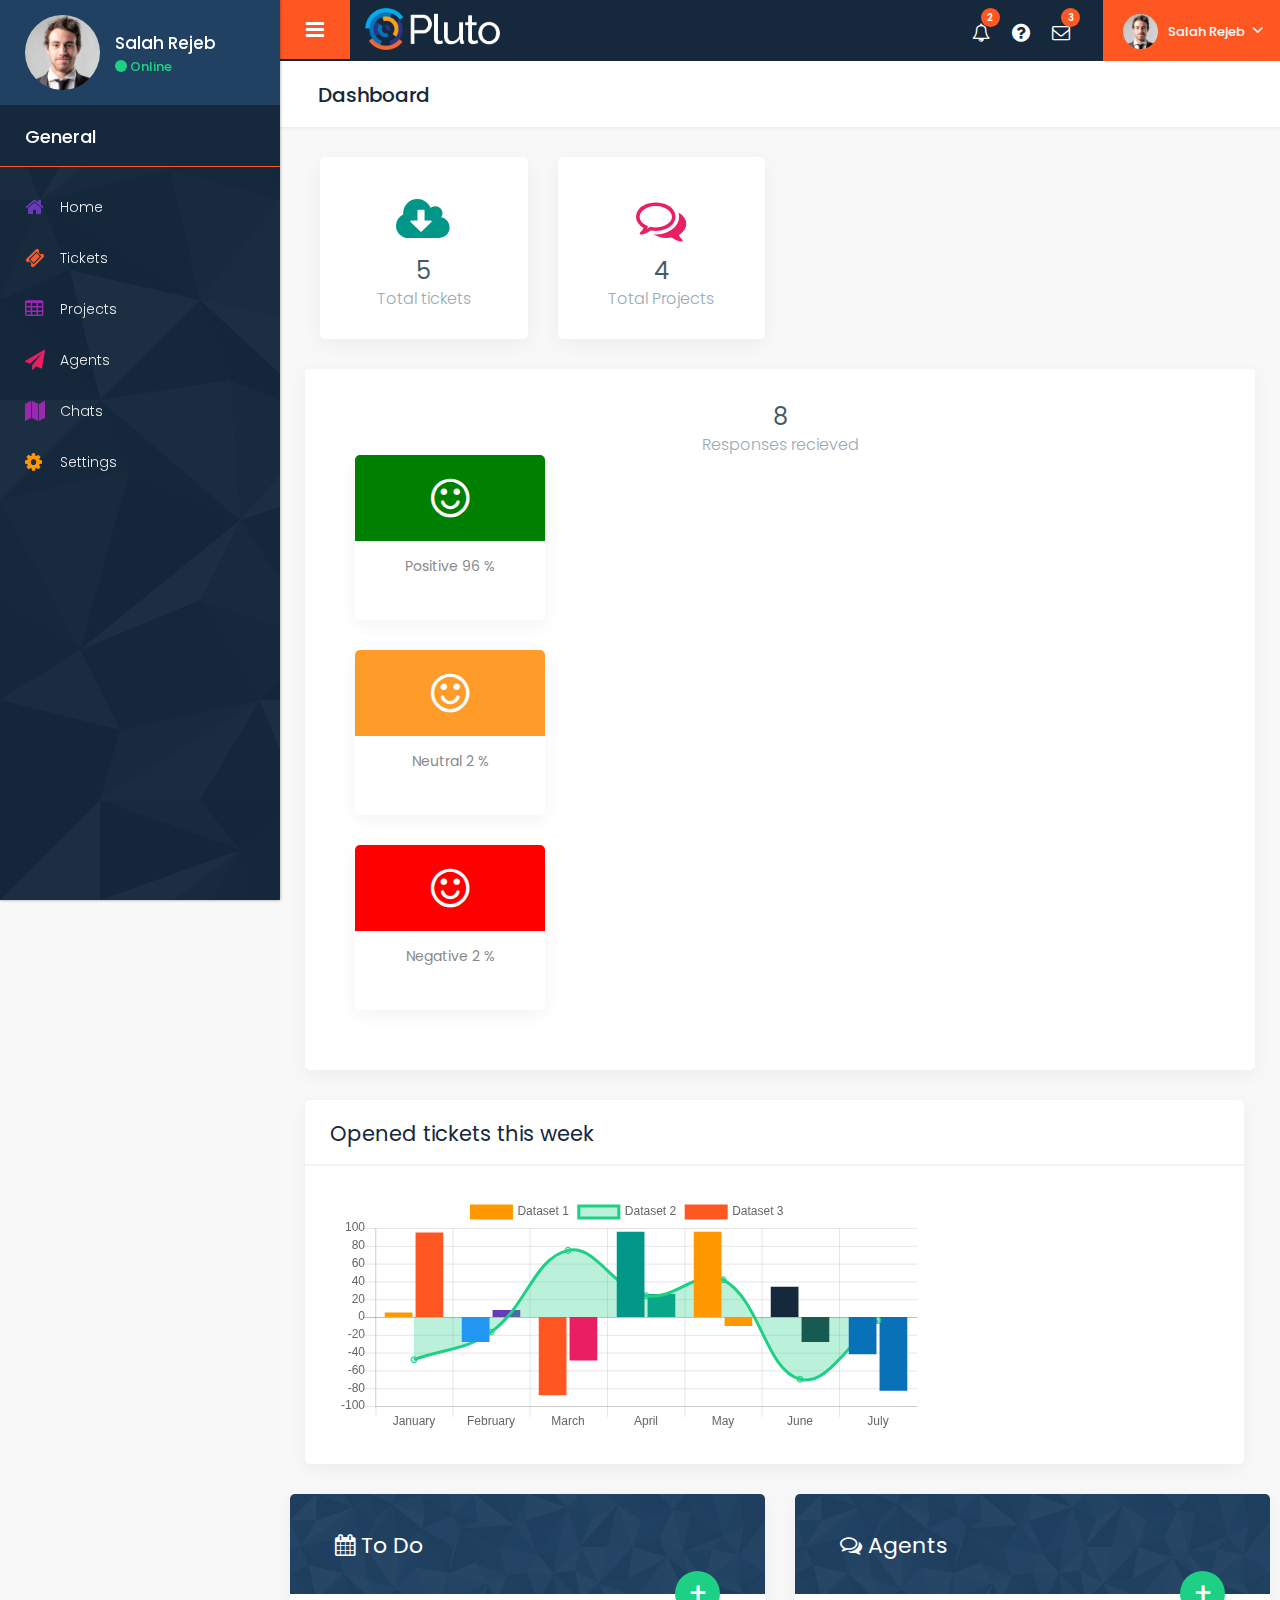
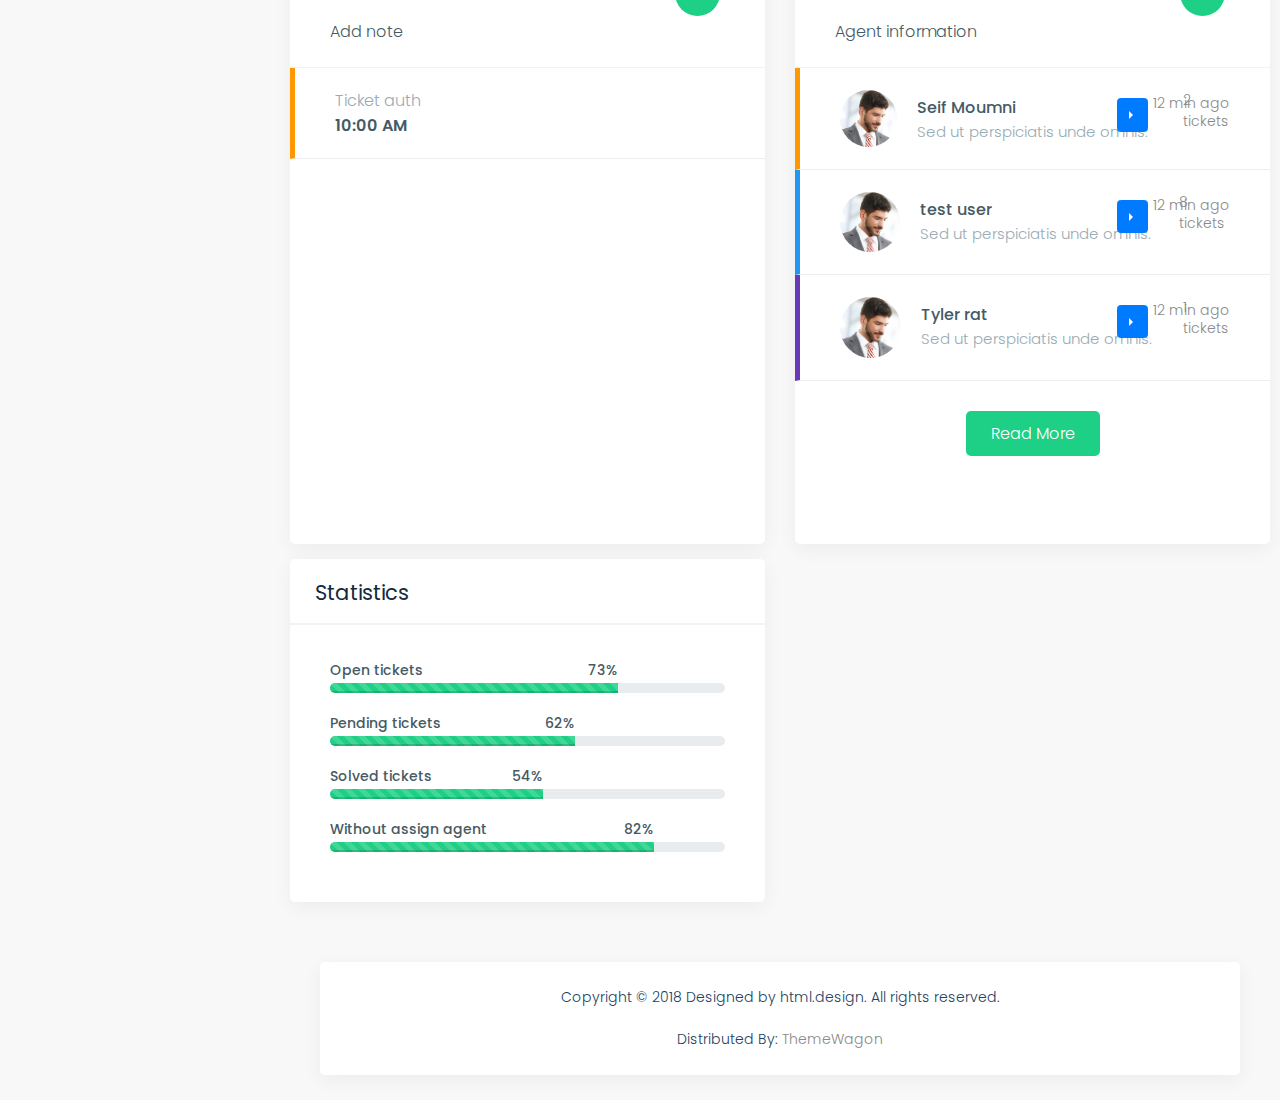
==== commit 4baea4b7: "update data" ====
--- a/dashboard.html
+++ b/dashboard.html
@@ -49,7 +49,7 @@
                      <div class="user_profle_side">
                         <div class="user_img"><img class="img-responsive" src="images/layout_img/user_img.jpg" alt="#" /></div>
                         <div class="user_info">
-                           <h6>John David</h6>
+                           <h6>Salah Rejeb</h6>
                            <p><span class="online_animation"></span> Online</p>
                         </div>
                      </div>
@@ -96,7 +96,7 @@
                               </ul>
                               <ul class="user_profile_dd">
                                  <li>
-                                    <a class="dropdown-toggle" data-toggle="dropdown"><img class="img-responsive rounded-circle" src="images/layout_img/user_img.jpg" alt="#" /><span class="name_user">John David</span></a>
+                                    <a class="dropdown-toggle" data-toggle="dropdown"><img class="img-responsive rounded-circle" src="images/layout_img/user_img.jpg" alt="#" /><span class="name_user">Salah Rejeb</span></a>
                                     <div class="dropdown-menu">
                                        <a class="dropdown-item" href="profile.html">My Profile</a>
                                        <a class="dropdown-item" href="settings.html">Settings</a>
@@ -132,7 +132,7 @@
                               </div>
                               <div class="counter_no">
                                  <div>
-                                    <p class="total_no">1,805</p>
+                                    <p class="total_no">5</p>
                                     <p class="head_couter">Total tickets</p>
                                  </div>
                               </div>
@@ -147,7 +147,7 @@
                               </div>
                               <div class="counter_no">
                                  <div>
-                                    <p class="total_no">54</p>
+                                    <p class="total_no">4</p>
                                     <p class="head_couter">Total Projects</p>
                                  </div>
                               </div>
@@ -160,7 +160,7 @@
                        
                            <div class="counter_no">
                               <div>
-                                 <p class="total_no">0</p>
+                                 <p class="total_no">8</p>
                                  <p class="head_couter">Responses recieved</p>
                               </div>
                            </div>
@@ -172,7 +172,7 @@
                                  </div>
                                  <div class="social_cont">
                                     <span><strong>Positive</strong></span>
-                                    <span><strong>584 %</strong></span>
+                                    <span><strong>96 %</strong></span>
                                  </div>
                               </div>
                            </div>
@@ -183,7 +183,7 @@
                                  </div>
                                  <div class="social_cont">
                                     <span><strong>Neutral</strong></span>
-                                    <span><strong>584 %</strong></span>
+                                    <span><strong>2 %</strong></span>
                                  </div>
                               </div>
                            </div>
@@ -194,7 +194,7 @@
                                  </div>
                                  <div class="social_cont">
                                     <span><strong>Negative</strong></span>
-                                    <span><strong>584 %</strong></span>
+                                    <span><strong>2 %</strong></span>
                                  </div>
                               </div>
                            </div>
@@ -262,7 +262,7 @@
                                        <li>
                                           <span><img src="images/layout_img/msg2.png" class="img-responsive" alt="#" /></span>
                                           <span>
-                                          <span class="name_user">John Smith</span>
+                                          <span class="name_user">Seif Moumni</span>
                                           <span class="msg_user">Sed ut perspiciatis unde omnis.</span>
                                           <span class="time_ago"> 
                                              <div class="dropdown_section">
@@ -270,21 +270,21 @@
                                                 <button type="button" class="btn btn-primary dropdown-toggle" data-toggle="dropdown"></button>
                                                 <div class="dropdown-menu">
                                                    <a class="dropdown-item" href="#">Edit</a>
-                                                   <a class="dropdown-item" href="#">RTemove</a>
+                                                   <a class="dropdown-item" href="#">Remove</a>
                                       
                                                 </div>
                                              </div>
                                           </div>12 min ago </span>
                                        
                                           </span>
-                                          <span class="time_ago">5 tickets</span>
+                                          <span class="time_ago">2 tickets</span>
                                 
                                          
                                        </li>
                                        <li>
                                           <span><img src="images/layout_img/msg2.png" class="img-responsive" alt="#" /></span>
                                           <span>
-                                          <span class="name_user">John Smith</span>
+                                          <span class="name_user">test user</span>
                                           <span class="msg_user">Sed ut perspiciatis unde omnis.</span>
                                           <span class="time_ago"> 
                                              <div class="dropdown_section">
@@ -292,20 +292,20 @@
                                                 <button type="button" class="btn btn-primary dropdown-toggle" data-toggle="dropdown"></button>
                                                 <div class="dropdown-menu">
                                                    <a class="dropdown-item" href="#">Edit</a>
-                                                   <a class="dropdown-item" href="#">RTemove</a>
+                                                   <a class="dropdown-item" href="#">Remove</a>
                                       
                                                 </div>
                                              </div>
                                           </div>12 min ago </span>
                                        
                                           </span>
-                                          <span class="time_ago">5 tickets</span>
+                                          <span class="time_ago">8 tickets</span>
                                 
                                          
                                        </li>  <li>
                                           <span><img src="images/layout_img/msg2.png" class="img-responsive" alt="#" /></span>
                                           <span>
-                                          <span class="name_user">John Smith</span>
+                                          <span class="name_user">Tyler rat</span>
                                           <span class="msg_user">Sed ut perspiciatis unde omnis.</span>
                                           <span class="time_ago"> 
                                              <div class="dropdown_section">
@@ -313,21 +313,21 @@
                                                 <button type="button" class="btn btn-primary dropdown-toggle" data-toggle="dropdown"></button>
                                                 <div class="dropdown-menu">
                                                    <a class="dropdown-item" href="#">Edit</a>
-                                                   <a class="dropdown-item" href="#">RTemove</a>
+                                                   <a class="dropdown-item" href="#">Remove</a>
                                       
                                                 </div>
                                              </div>
                                           </div>12 min ago </span>
                                        
                                           </span>
-                                          <span class="time_ago">5 tickets</span>
+                                          <span class="time_ago">1 tickets</span>
                                 
                                          
                                        </li>
                                     </ul>
                                  </div>
                                  <div class="read_more">
-                                    <div class="center"><a class="main_bt read_bt" href="#">Read More</a></div>
+                                    <div class="center"><a class="main_bt read_bt" href="agent.html">Read More</a></div>
                                  </div>
                               </div>
                            </div>
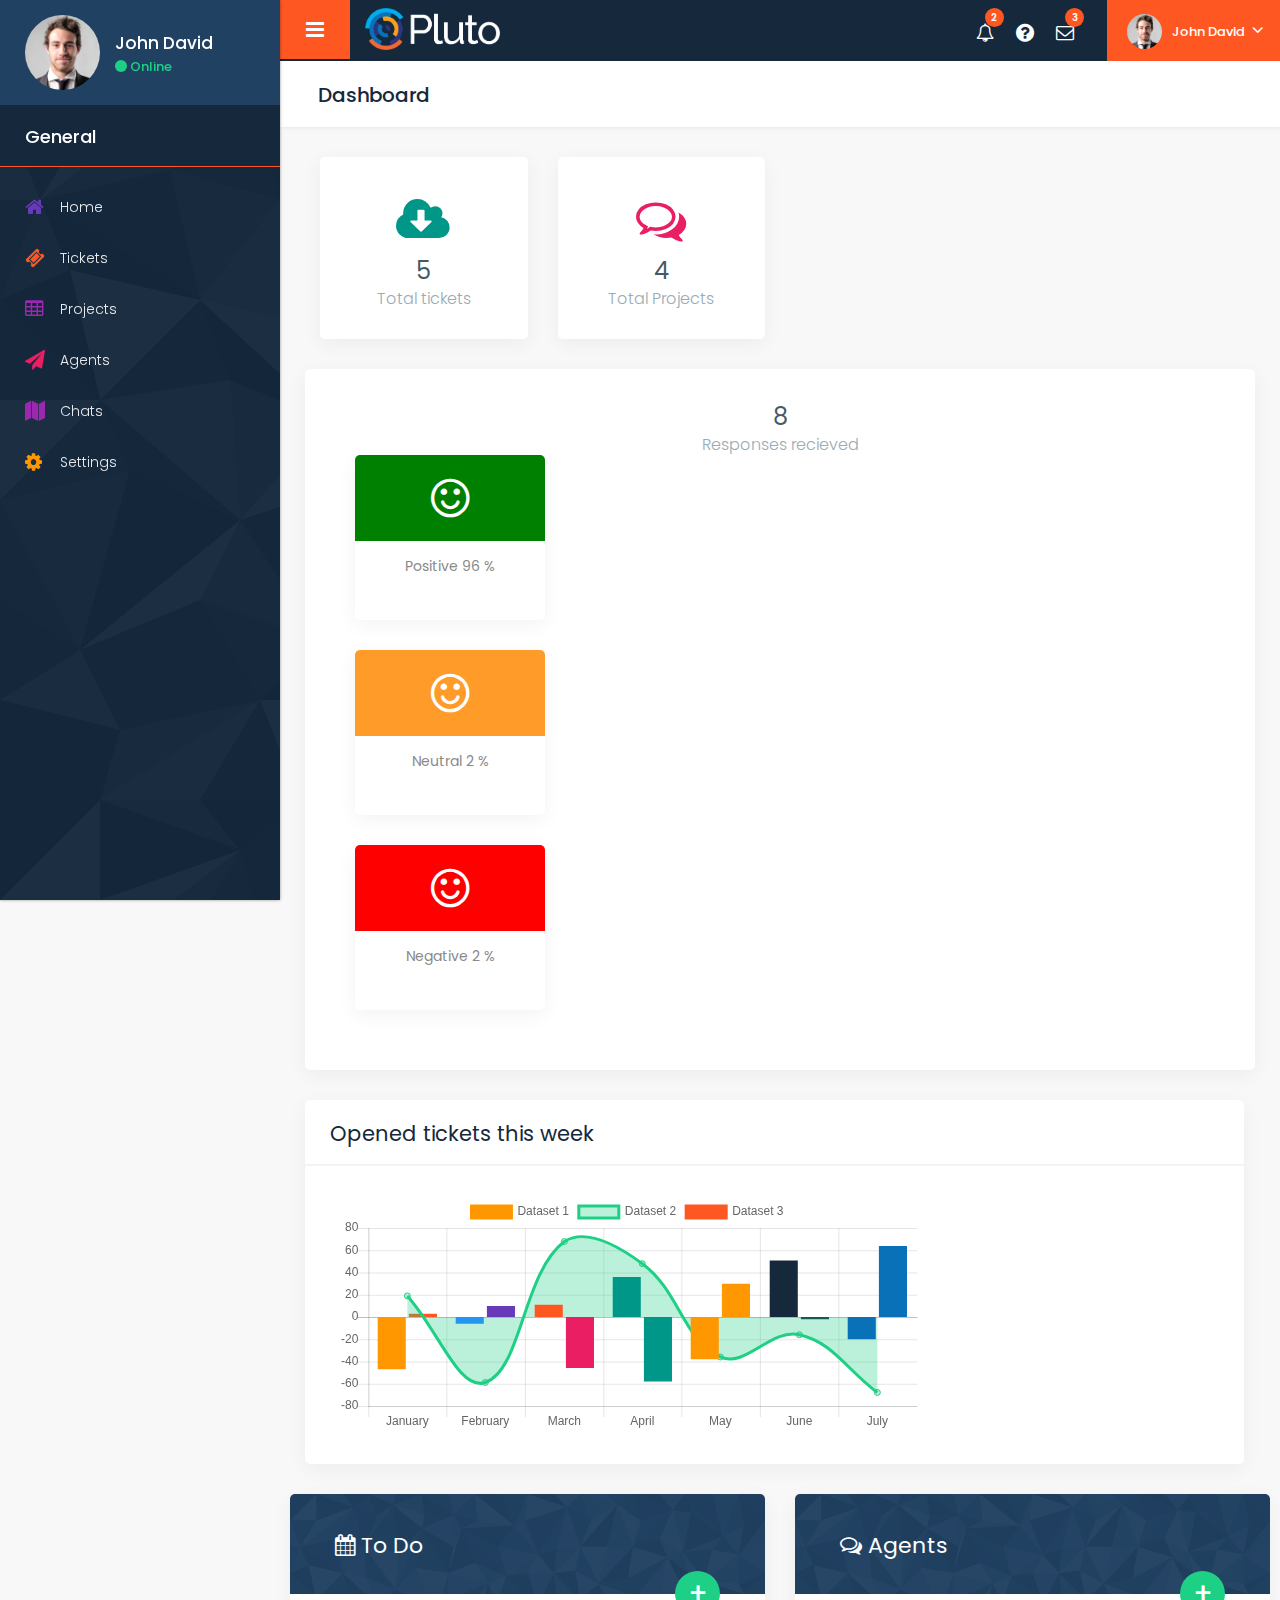
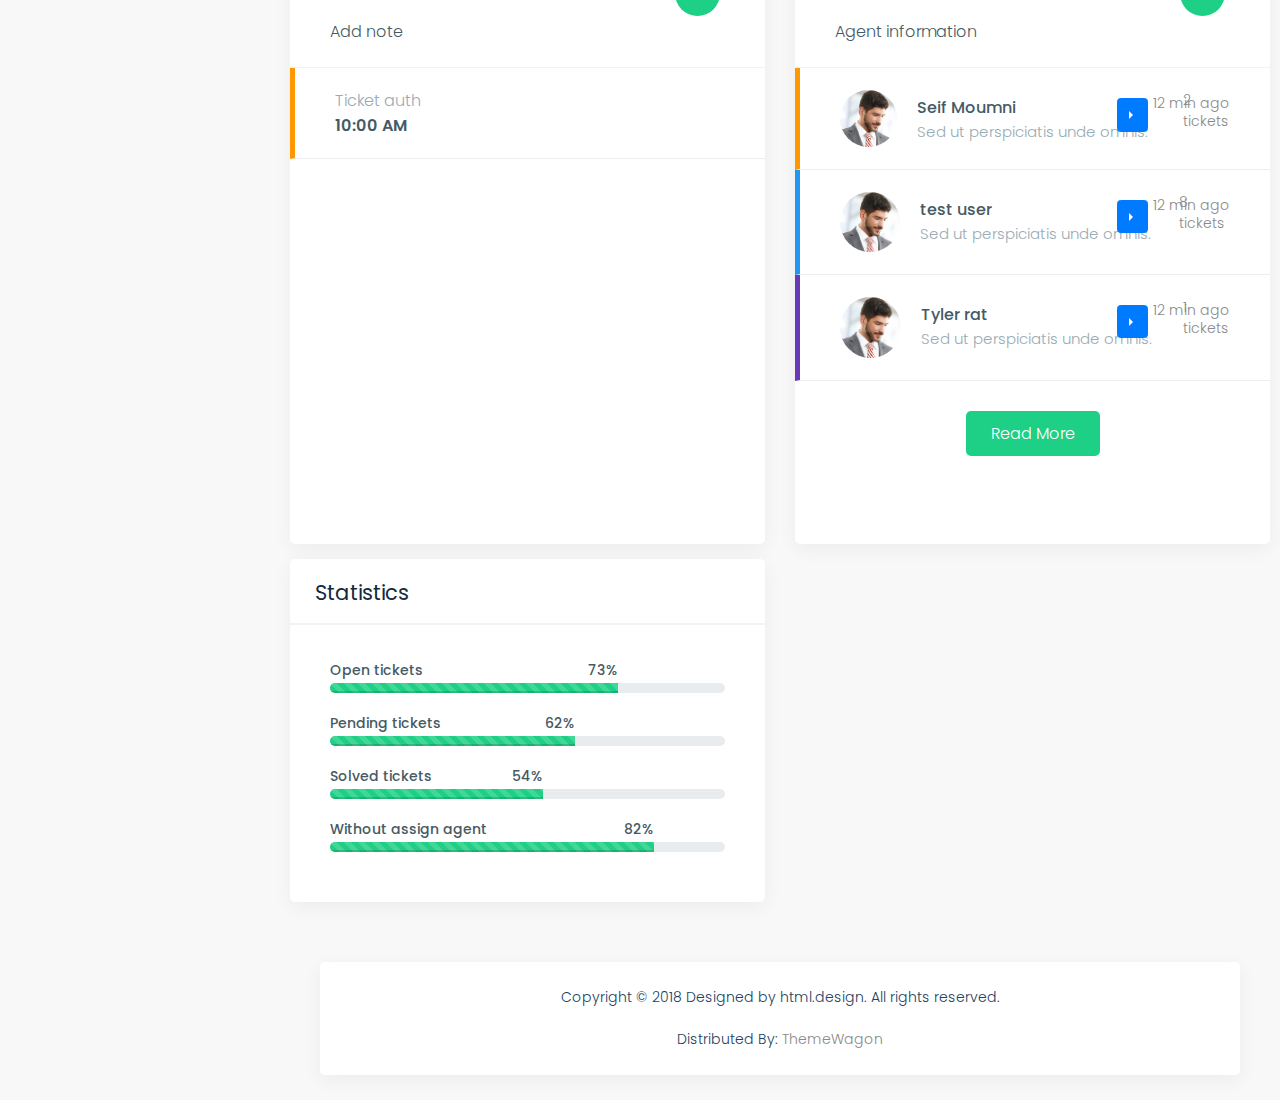
==== commit cc3b3db1: "updating" ====
--- a/dashboard.html
+++ b/dashboard.html
@@ -49,7 +49,7 @@
                      <div class="user_profle_side">
                         <div class="user_img"><img class="img-responsive" src="images/layout_img/user_img.jpg" alt="#" /></div>
                         <div class="user_info">
-                           <h6>Salah Rejeb</h6>
+                           <h6>John David</h6>
                            <p><span class="online_animation"></span> Online</p>
                         </div>
                      </div>
@@ -96,7 +96,7 @@
                               </ul>
                               <ul class="user_profile_dd">
                                  <li>
-                                    <a class="dropdown-toggle" data-toggle="dropdown"><img class="img-responsive rounded-circle" src="images/layout_img/user_img.jpg" alt="#" /><span class="name_user">Salah Rejeb</span></a>
+                                    <a class="dropdown-toggle" data-toggle="dropdown"><img class="img-responsive rounded-circle" src="images/layout_img/user_img.jpg" alt="#" /><span class="name_user">John David</span></a>
                                     <div class="dropdown-menu">
                                        <a class="dropdown-item" href="profile.html">My Profile</a>
                                        <a class="dropdown-item" href="settings.html">Settings</a>
